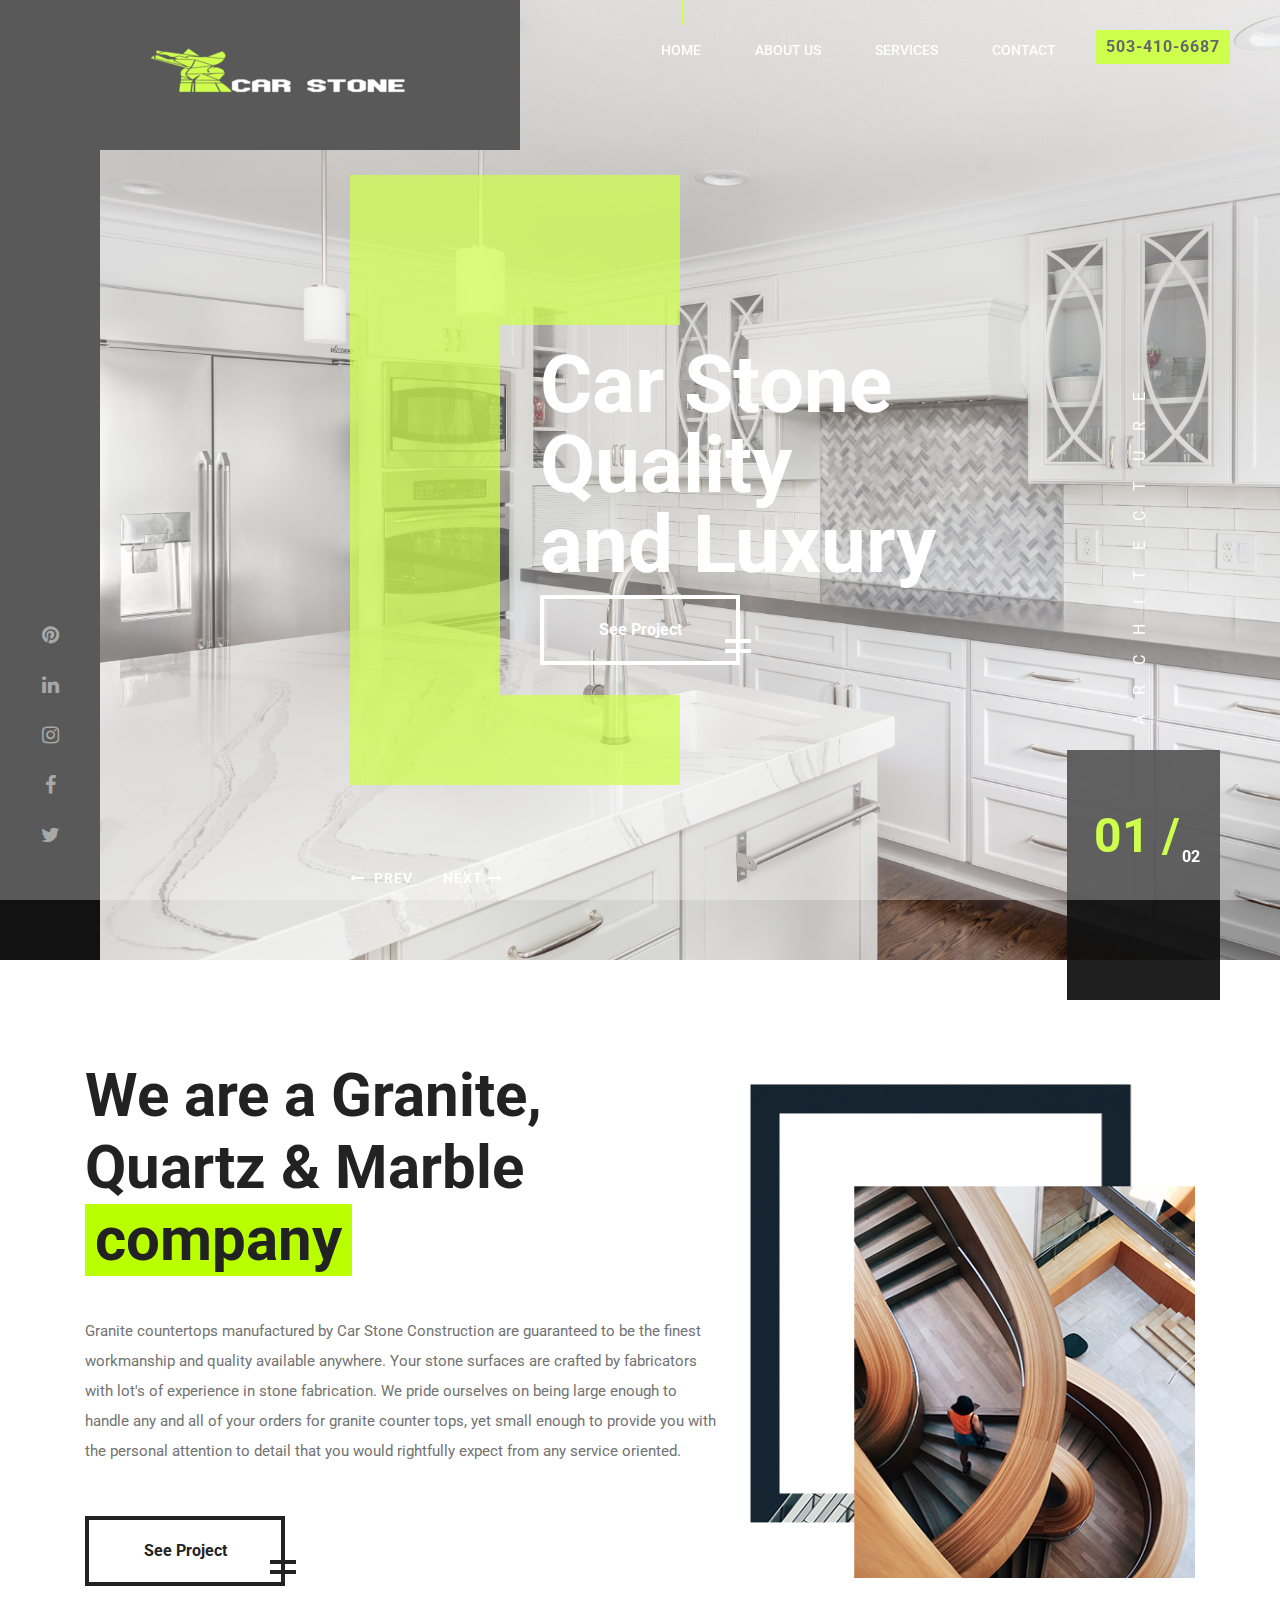
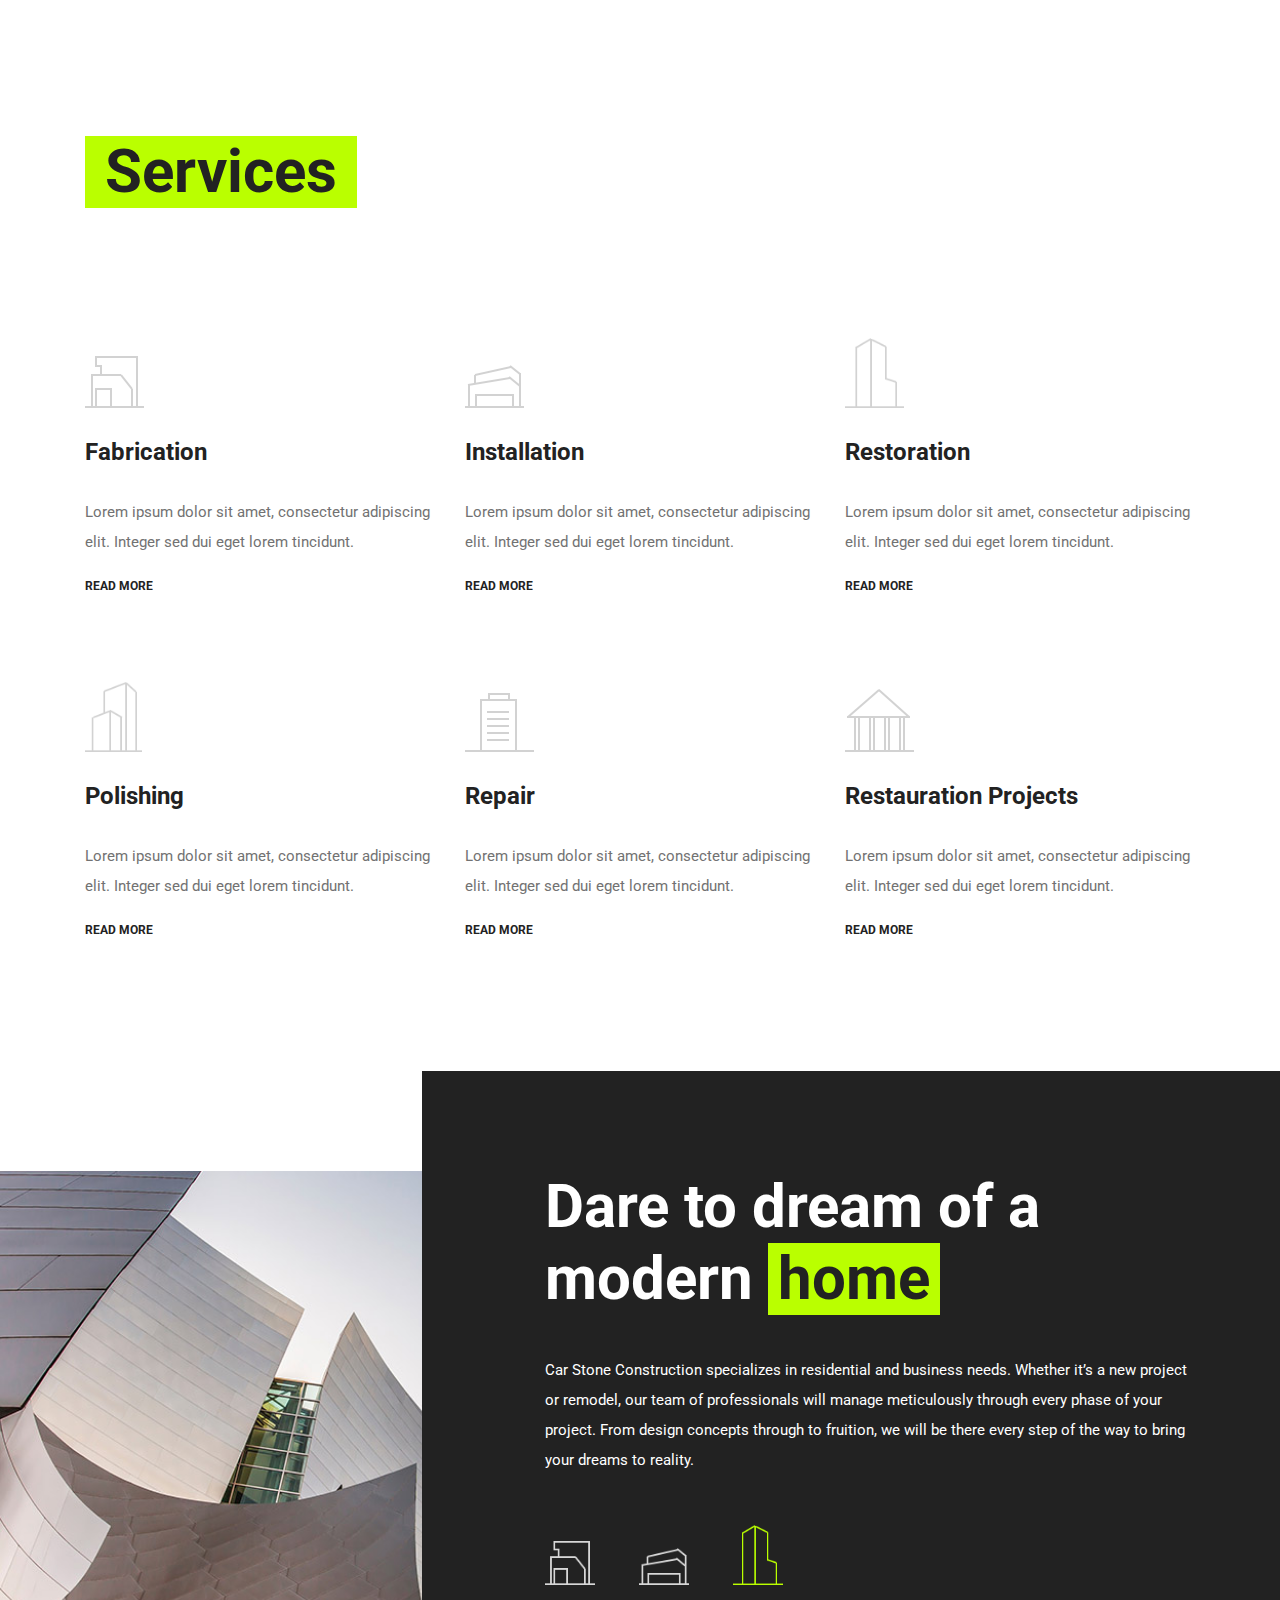
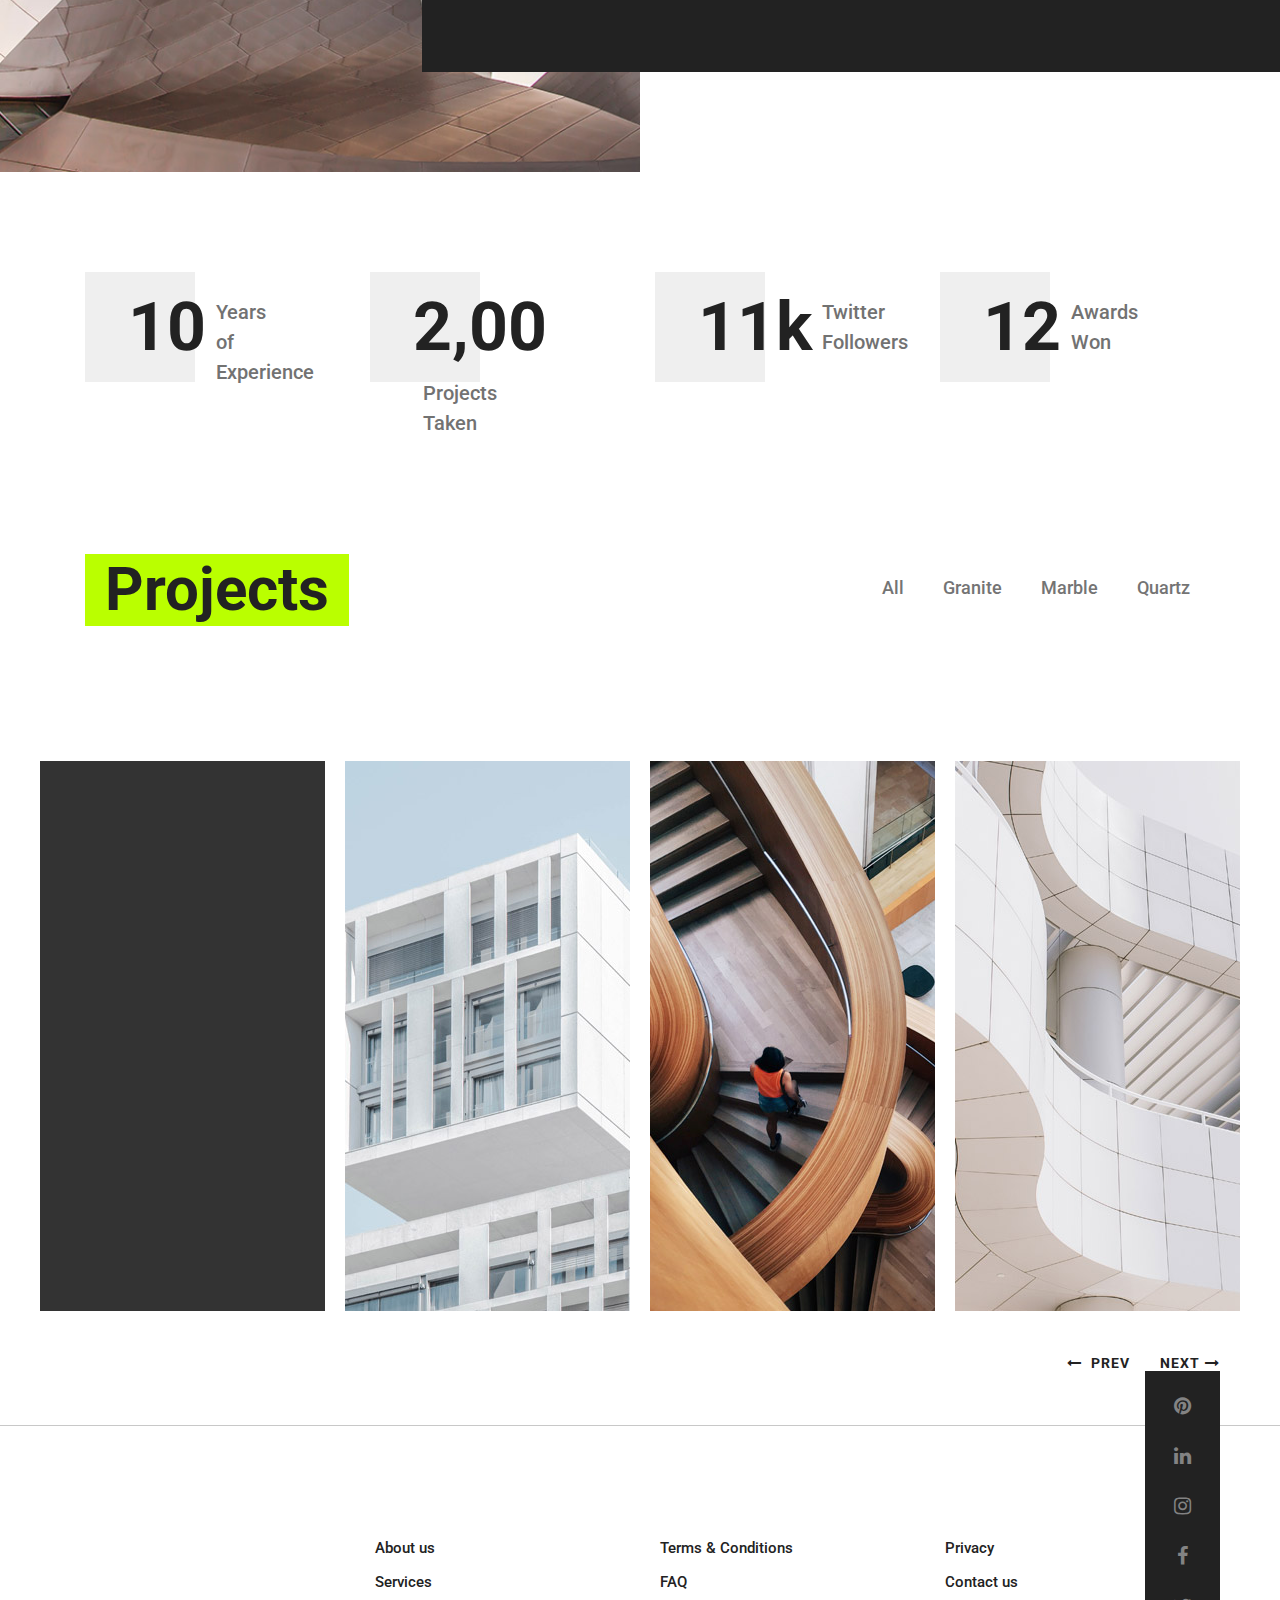
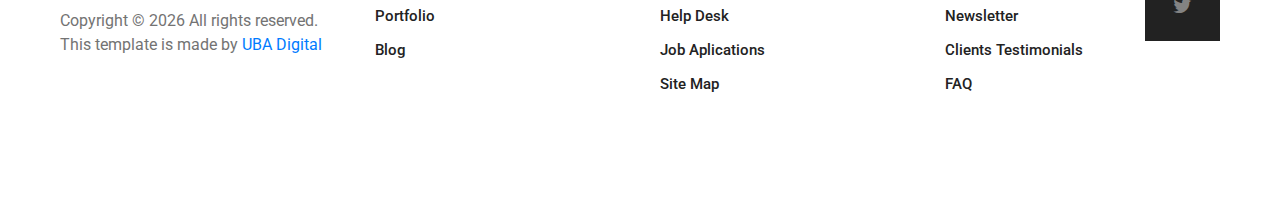
==== index.html @ 7b27cf68 "Init file" ====
<!DOCTYPE html>
<html lang="en">
<head>
	<title>Car Stone Construction</title>
	<meta charset="UTF-8">
	<meta name="description" content="Arcade - Architecture Template">
	<meta name="keywords" content="arcade, architecture, onepage, creative, html">
	<meta name="viewport" content="width=device-width, initial-scale=1.0">
	<!-- Favicon -->
	<link href="img/favicon.ico" rel="shortcut icon"/>

	<!-- Google Fonts -->
	<link href="https://fonts.googleapis.com/css?family=Roboto:300,400,500,700" rel="stylesheet">

	<!-- Stylesheets -->
	<link rel="stylesheet" href="css/bootstrap.min.css"/>
	<link rel="stylesheet" href="css/font-awesome.min.css"/>
	<link rel="stylesheet" href="css/animate.css"/>
	<link rel="stylesheet" href="css/owl.carousel.css"/>
	<link rel="stylesheet" href="css/style.css"/>


	<!--[if lt IE 9]>
	  <script src="https://oss.maxcdn.com/html5shiv/3.7.2/html5shiv.min.js"></script>
	  <script src="https://oss.maxcdn.com/respond/1.4.2/respond.min.js"></script>
	<![endif]-->

</head>
<body>
	<!-- Page Preloder -->
	<div id="preloder">
		<div class="loader"></div>
	</div>

	<!-- Header section start -->
	<header class="header-area">
		<a href="index.html" class="logo-area">
			<img src="img/logo.png" alt="Car Stone LLC">
		</a>
		<div class="nav-switch">
			<i class="fa fa-bars"></i>
		</div>
		<div class="phone-number">503-410-6687</div>
		<nav class="nav-menu">
			<ul>
				<li class="active"><a href="index.html">Home</a></li>
				<li><a href="about.html">About us</a></li>
				<li><a href="service.html">Services</a></li>
				<li><a href="contact.html">Contact</a></li>
			</ul>
		</nav>
	</header>
	<!-- Header section end -->


	<!-- Hero section start -->
	<section class="hero-section">
		<!-- left social link ber -->
		<div class="left-bar">
			<div class="left-bar-content">
				<div class="social-links">
					<a href="#"><i class="fa fa-pinterest"></i></a>
					<a href="#"><i class="fa fa-linkedin"></i></a>
					<a href="#"><i class="fa fa-instagram"></i></a>
					<a href="#"><i class="fa fa-facebook"></i></a>
					<a href="#"><i class="fa fa-twitter"></i></a>
				</div>
			</div>
		</div>
		<!-- hero slider area -->
		<div class="hero-slider">
			<div class="hero-slide-item set-bg" data-setbg="img/bg.jpg">
				<div class="slide-inner">
					<div class="slide-content">
					<h2>Car Stone <br>Quality <br> and Luxury</h2>
					<a href="#" class="site-btn sb-light">See Project</a>
					</div>
				</div>
			</div>	
			<div class="hero-slide-item set-bg" data-setbg="img/bg1.jpg">
				<div class="slide-inner">
					<div class="slide-content">
					<h2>Minimalistic <br>Architecture <br> and more</h2>
					<a href="#" class="site-btn sb-light">See Project</a>
					</div>
				</div>
			</div>	
		</div>
		<div class="slide-num-holder" id="snh-1"></div>
		<div class="hero-right-text">architecture</div>
	</section>
	<!-- Hero section end -->


	<!-- Intro section start -->
	<section class="intro-section pt100 pb50">
		<div class="container">
			<div class="row">
				<div class="col-lg-7 intro-text mb-5 mb-lg-0">
					<h2 class="sp-title">We are a Granite, Quartz & Marble<span>company</span></h2>
					<p>Granite countertops manufactured by Car Stone Construction are guaranteed to be the finest workmanship and quality available anywhere. Your stone surfaces are crafted by fabricators with lot's of experience in stone fabrication. We pride ourselves on being large enough to handle any and all of your orders for granite counter tops, yet small enough to provide you with the personal attention to detail that you would rightfully expect from any service oriented. </p>
					<a href="#" class="site-btn sb-dark">See Project</a>
				</div>
				<div class="col-lg-5 pt-4">
					<img src="img/intro.png" alt="">
				</div>
			</div>
		</div>
	</section>
	<!-- Intro section end -->


	<!-- Service section start -->
	<section class="service-section spad">
		<div class="container">
			<div class="section-title">
				<h2>Services</h2>
			</div>
			<div class="row">
				<div class="col-lg-4 col-md-6">
					<div class="service-box">
						<div class="sb-icon">
							<div class="sb-img-icon">
								<img src="img/icon/dark/1.png" alt="">
							</div>
						</div>
						<h3>Fabrication</h3>
						<p>Lorem ipsum dolor sit amet, consectetur adipiscing elit. Integer sed dui eget lorem tincidunt.</p>
						<a href="#" class="readmore">READ MORE</a>
					</div>
				</div>
				<div class="col-lg-4 col-md-6">
					<div class="service-box">
						<div class="sb-icon">
							<div class="sb-img-icon">
								<img src="img/icon/dark/2.png" alt="">
							</div>
						</div>
						<h3>Installation</h3>
						<p>Lorem ipsum dolor sit amet, consectetur adipiscing elit. Integer sed dui eget lorem tincidunt.</p>
						<a href="#" class="readmore">READ MORE</a>
					</div>
				</div>
				<div class="col-lg-4 col-md-6">
					<div class="service-box">
						<div class="sb-icon">
							<div class="sb-img-icon">
								<img src="img/icon/dark/3.png" alt="">
							</div>
						</div>
						<h3>Restoration</h3>
						<p>Lorem ipsum dolor sit amet, consectetur adipiscing elit. Integer sed dui eget lorem tincidunt.</p>
						<a href="#" class="readmore">READ MORE</a>
					</div>
				</div>
				<div class="col-lg-4 col-md-6">
					<div class="service-box">
						<div class="sb-icon">
							<div class="sb-img-icon">
								<img src="img/icon/dark/4.png" alt="">
							</div>
						</div>
						<h3>Polishing</h3>
						<p>Lorem ipsum dolor sit amet, consectetur adipiscing elit. Integer sed dui eget lorem tincidunt.</p>
						<a href="#" class="readmore">READ MORE</a>
					</div>
				</div>
				<div class="col-lg-4 col-md-6">
					<div class="service-box">
						<div class="sb-icon">
							<div class="sb-img-icon">
								<img src="img/icon/dark/5.png" alt="">
							</div>
						</div>
						<h3>Repair</h3>
						<p>Lorem ipsum dolor sit amet, consectetur adipiscing elit. Integer sed dui eget lorem tincidunt.</p>
						<a href="#" class="readmore">READ MORE</a>
					</div>
				</div>
				<div class="col-lg-4 col-md-6">
					<div class="service-box">
						<div class="sb-icon">
							<div class="sb-img-icon">
								<img src="img/icon/dark/6.png" alt="">
							</div>
						</div>
						<h3>Restauration Projects</h3>
						<p>Lorem ipsum dolor sit amet, consectetur adipiscing elit. Integer sed dui eget lorem tincidunt.</p>
						<a href="#" class="readmore">READ MORE</a>
					</div>
				</div>
			</div>
		</div>
	</section>
	<!-- Service section end -->



	<!-- CTA section start -->
	<section class="cta-section pt100 pb50">
		<div class="cta-image-box"></div>
		<div class="container">
			<div class="row">
				<div class="col-lg-7 pl-lg-0 offset-lg-5 cta-content">
					<h2 class="sp-title">Dare to dream of a modern <span>home</span></h2>
					<p>Car Stone Construction specializes in residential and business needs. Whether it’s a new project or remodel, our team of professionals will manage meticulously through every phase of your project. From design concepts through to fruition, we will be there every step of the way to bring your dreams to reality. </p>
					<div class="cta-icons">
						<div class="cta-img-icon">
							<img src="img/icon/light/1.png" alt="">
						</div>
						<div class="cta-img-icon">
							<img src="img/icon/light/2.png" alt="">
						</div>
						<div class="cta-img-icon">
							<img src="img/icon/color/3.png" alt="">
						</div>
					</div>
				</div>
			</div>
		</div>
	</section>
	<!-- CTA section end -->


	<!-- Milestones section Start -->
	<section class="milestones-section spad">
		<div class="container">
			<div class="row">
				<div class="col-lg-3 col-md-6">
					<div class="milestone">
						<h2>10</h2>
						<p>Years <br>of <br>Experience</p>
					</div>
				</div>
				<div class="col-lg-3 col-md-6">
					<div class="milestone">
						<h2>2,00</h2>
						<p>Projects <br>Taken</p>
					</div>
				</div>
				<div class="col-lg-3 col-md-6">
					<div class="milestone">
						<h2>11k</h2>
						<p>Twitter <br>Followers</p>
					</div>
				</div>
				<div class="col-lg-3 col-md-6">
					<div class="milestone">
						<h2>12</h2>
						<p>Awards <br>Won</p>
					</div>
				</div>
			</div>
		</div>
	</section>
	<!-- Milestones section end -->


	<!-- Projects section start -->
	<div class="projects-section pb50">
		<div class="container">
			<div class="row">
				<div class="col-lg-3">
					<div class="section-title">
						<h1>Projects</h1>
					</div>
				</div>
				<div class="col-lg-9">
					<ul class="projects-filter-nav">
						<li class="btn-filter" data-filter="*">All</li>
						<li class="btn-filter" data-filter=".rest">Granite</li>
						<li class="btn-filter" data-filter=".build">Marble</li>
						<li class="btn-filter" data-filter=".apart">Quartz</li>
					</ul>
				</div>
			</div>
		</div>                      
		<div id="projects-carousel" class="projects-slider">
			<div class="single-project set-bg rest" data-setbg="img/projects/1.jpg">
				<div class="project-content">
					<h2>Biggest <br> Restaurations</h2>
					<p>Jan 19, 2018</p>
					<a href="#" class="seemore">See Project </a>
				</div>
			</div>
			<div class="single-project set-bg build" data-setbg="img/projects/2.jpg">
				<div class="project-content">
					<h2>Office <br> Building</h2>
					<p>Jan 19, 2018</p>
					<a href="#" class="seemore">See Project </a>
				</div>
			</div>
			<div class="single-project set-bg apart" data-setbg="img/projects/3.jpg">
				<div class="project-content">
					<h2>Nice <br> Apartments</h2>
					<p>Jan 19, 2018</p>
					<a href="#" class="seemore">See Project </a>
				</div>
			</div>
			<div class="single-project set-bg rest" data-setbg="img/projects/4.jpg">
				<div class="project-content">
					<h2>Biggest <br> Restaurations</h2>
					<p>Jan 19, 2018</p>
					<a href="#" class="seemore">See Project </a>
				</div>
			</div>
			<div class="single-project set-bg apart" data-setbg="img/projects/2.jpg">
				<div class="project-content">
					<h2>Office <br> Building</h2>
					<p>Jan 19, 2018</p>
					<a href="#" class="seemore">See Project </a>
				</div>
			</div>
		</div>
	</div>
	<!-- Projects section end -->


	<!-- Clients section start -->
	<!-- <div class="client-section spad">
		<div class="container">
			<div id="client-carousel" class="client-slider">
				<div class="single-brand">
					<a href="#">
						<img src="img/clients/1.png" alt="">
					</a>
				</div>
				<div class="single-brand">
					<a href="#">
						<img src="img/clients/2.png" alt="">
					</a>
				</div>
				<div class="single-brand">
					<a href="#">
						<img src="img/clients/3.png" alt="">
					</a>
				</div>
				<div class="single-brand">
					<a href="#">
						<img src="img/clients/4.png" alt="">
					</a>
				</div>
				<div class="single-brand">
					<a href="#">
						<img src="img/clients/5.png" alt="">
					</a>
				</div>
			</div>
		</div>
	</div> -->
	<!-- Clients section end -->


	<!-- Footer section start -->
	<footer class="footer-section">
		<div class="footer-social">
			<div class="social-links">
				<a href="#"><i class="fa fa-pinterest"></i></a>
				<a href="#"><i class="fa fa-linkedin"></i></a>
				<a href="#"><i class="fa fa-instagram"></i></a>
				<a href="#"><i class="fa fa-facebook"></i></a>
				<a href="#"><i class="fa fa-twitter"></i></a>
			</div>
		</div>
		<div class="container">
			<div class="row">
				<div class="col-lg-9 offset-lg-3">
					<div class="row">
						<div class="col-md-4">
							<div class="footer-item">
								<ul>
									<li><a href="#">About us</a></li>
									<li><a href="#">Services</a></li>
									<li><a href="#">Portfolio</a></li>
									<li><a href="#">Blog</a></li>
								</ul>
							</div>
						</div>
						<div class="col-md-4">
							<div class="footer-item">
								<ul>
									<li><a href="#">Terms & Conditions</a></li>
									<li><a href="#">FAQ</a></li>
									<li><a href="#">Help Desk</a></li>
									<li><a href="#">Job Aplications</a></li>
									<li><a href="#">Site Map</a></li>
								</ul>
							</div>
						</div>
						<div class="col-md-4">
							<div class="footer-item">
								<ul>
									<li><a href="#">Privacy</a></li>
									<li><a href="#">Contact us</a></li>
									<li><a href="#">Newsletter</a></li>
									<li><a href="#">Clients Testimonials</a></li>
									<li><a href="#">FAQ</a></li>
								</ul>
							</div>
						</div>
					</div>
				</div>
			</div>
		</div>


     <div class="copyright">Copyright &copy; <script>document.write(new Date().getFullYear());</script> All rights reserved.  <br>This template is made by <a href="https://uba.com" target="_blank">UBA Digital</a></div>


	</footer>
	<!-- Footer section end -->




	<!--====== Javascripts & Jquery ======-->
	<script src="js/jquery-2.1.4.min.js"></script>
	<script src="js/bootstrap.min.js"></script>
	<script src="js/isotope.pkgd.min.js"></script>
	<script src="js/owl.carousel.min.js"></script>
	<script src="js/jquery.owl-filter.js"></script>
	<script src="js/magnific-popup.min.js"></script>
	<script src="js/circle-progress.min.js"></script>
	<script src="js/main.js"></script>
</body>
</html>
---- css/style.css ----
/* =================================
------------------------------------
  Arcade - Architecture
  Version: 1.0
 ------------------------------------ 
 ====================================*/





/*----------------------------------------*/
/* Template default CSS
/*----------------------------------------*/
html,
body {
	height: 100%;
	font-family: 'Roboto', sans-serif;
}

h1,
h2,
h3,
h4,
h5,
h6 {
	color: #222222;
	margin: 0;
	margin-bottom: 10px;
	font-weight: 700;
}

h1 {
	font-size: 60px;
	margin-bottom: 40px;
}

h1 span {
	background: #baff00;
	padding: 0 10px;
	color: #222222;
	display: inline-block;
}

h2 {
	font-size: 36px;
}

h3 {
	font-size: 24px;
	margin-bottom: 30px;
}

h4 {
	font-size: 15px;
}

p {
	font-size: 15px;
	color: #727272;
	line-height: 2;
}

img {
	max-width: 100%;
}

input:focus,
select:focus,
button:focus,
textarea:focus {
	outline: none;
}

a:hover,
a:focus {
	text-decoration: none;
	outline: none;
}

ul,
ol {
	padding: 0;
	margin: 0;
}

/*------------------------
  Helper css
--------------------------*/
.sp-title {
	font-size: 60px;
	margin-bottom: 40px;
}

.sp-title span {
	background: #baff00;
	padding: 0 10px;
	color: #222222;
	display: inline-block;
}

.pt100 {
	padding-top: 100px;
}

.pb100 {
	padding-bottom: 100px;
}

.pt50 {
	padding-top: 50px;
}

.pb50 {
	padding-bottom: 50px;
}

.mb100 {
	margin-bottom: 100px;
}

.spad {
	padding: 100px 0;
}

.section-title {
	margin-bottom: 75px;
}

.section-title h1,
.section-title h2 {
	display: inline-block;
	background: #baff00;
	padding: 0 20px;
	margin-bottom: 0;
	font-size: 60px;
}

.set-bg {
	background-size: cover;
	background-repeat: no-repeat;
}

/*------------------------
  Common element css
--------------------------*/
/*=== Preloder ===*/
#preloder {
	position: fixed;
	width: 100%;
	height: 100%;
	top: 0;
	left: 0;
	z-index: 999999;
	background: #fff;
}

.loader {
	width: 30px;
	height: 30px;
	border: 3px solid #000;
	position: absolute;
	top: 50%;
	left: 50%;
	margin-top: -13px;
	margin-left: -13px;
	border-radius: 60px;
	border-left-color: transparent;
	animation: loader 0.8s linear infinite;
	-webkit-animation: loader 0.8s linear infinite;
	}

@keyframes loader {
	0% {
		transform: rotate(0deg);
	}
	50% {
		transform: rotate(180deg);
	}
	100% {
		transform: rotate(360deg);
	}
}

@-webkit-keyframes loader {
	0% {
		-webkit-transform: rotate(0deg);
	}
	50% {
		-webkit-transform: rotate(180deg);
	}
	100% {
		-webkit-transform: rotate(360deg);
	}
}
.site-btn {
	display: inline-block;
	font-weight: 700;
	border: 4px solid;
	min-width: 200px;
	text-align: center;
	padding: 19px 0;
	position: relative;
	background-color: transparent;
	margin-right: 15px;
	z-index: 1;
}

.site-btn:after,
.site-btn:before {
	position: absolute;
	content: "";
	width: 26px;
	height: 4px;
	right: -15px;
}

.site-btn:after {
	bottom: 8px;
}

.site-btn:before {
	bottom: 18px;
}

.site-btn.sb-light {
	color: #fff;
}

.site-btn.sb-light:after,
.site-btn.sb-light:before {
	background: #fff;
}

.site-btn.sb-dark {
	color: #222222;
}

.site-btn.sb-dark:after,
.site-btn.sb-dark:before {
	background: #222222;
}

.site-btn.sb-solid-color {
	background: #baff00;
	border-color: #baff00;
}

.site-btn.sb-solid-color:after,
.site-btn.sb-solid-color:before {
	background: #222222;
}

.site-btn.sb-solid-dark {
	background: #222;
	border-color: #222;
	color: #baff00;
}

.site-btn.sb-solid-dark:after,
.site-btn.sb-solid-dark:before {
	background: #baff00;
}

.element {
	margin-bottom: 100px;
}

/*===  Accordion ===*/
.accordion-area .panel {
	margin-bottom: 15px;
}

.accordion-area .panel-header {
	background: #f0f0f0;
	display: block;
	padding: 12px 50px;
	font-size: 14px;
	font-weight: 700;
	position: relative;
	-webkit-transition: all 0.4s ease-out 0s;
	-o-transition: all 0.4s ease-out 0s;
	transition: all 0.4s ease-out 0s;
}

.accordion-area .panel-header.active {
	background: #baff00;
}

.accordion-area .panel-header.active .panel-link:after {
	content: "-";
}

.accordion-area .panel-header.active .panel-link.collapsed:after {
	content: "+";
}

.accordion-area .panel-link {
	position: absolute;
	right: 0;
	top: 0;
	height: 100%;
	width: 50px;
	background: #baff00;
	border: none;
	cursor: pointer;
}

.accordion-area .panel-body p {
	font-size: 14px;
	margin-bottom: 0;
	padding-top: 25px;
}

.accordion-area .panel-body {
	padding: 0 5px;
}

.accordion-area .panel-link:after {
	content: "+";
	position: absolute;
	left: 50%;
	font-size: 16px;
	font-weight: 700;
	top: 50%;
	line-height: 16px;
	margin-top: -8px;
	margin-left: -4px;
}

/*===  Tab  ===*/
.tab-element .nav-tabs {
	border-bottom: none;
	margin-bottom: 35px;
}

.tab-element .nav-tabs .nav-link {
	border: none;
	background: #f0f0f0;
	border-radius: 0;
	margin-right: 5px;
	font-size: 14px;
	font-weight: 500;
	color: #222;
	padding: 15px 30px;
}

.tab-element .nav-tabs .nav-link.active {
	background: #baff00;
}

.tab-element .nav-tabs .nav-link.active,
.tab-element .nav-tabs .nav-link:hover {
	border: none;
}

.tab-element .tab-pane h4 {
	font-size: 18px;
	margin: 25px 0 20px;
}

.tab-element .tab-pane p {
	font-size: 14px;
}

/*===  Loader ===*/
.circle-progress {
	text-align: center;
	padding-top: 30px;
	display: inline-block;
}

.circle-progress .prog-circle {
	position: relative;
	margin-bottom: -155px;
}

.circle-progress .prog-circle:after {
	position: absolute;
	content: "";
	width: 177px;
	height: 177px;
	left: 9px;
	top: 9px;
	border-radius: 50%;
	border: 2px solid #fff;
	z-index: 1;
}

.circle-progress canvas {
	-webkit-transform: rotate(90deg);
	-ms-transform: rotate(90deg);
	transform: rotate(90deg);
}

.circle-progress .progress-info {
	width: 100%;
	border-radius: 150px;
	margin: 0 auto;
	padding-top: 22px;
}

.circle-progress .progress-info h2 {
	font-size: 48px;
}

.circle-progress .prog-title {
	text-align: center;
	margin-top: 100px;
}

.circle-progress .prog-title h3 {
	font-size: 18px;
	color: #727272;
}

.img-popup-warp .mfp-content {
	opacity: 0;
	-webkit-transform: scale(0.8);
	    -ms-transform: scale(0.8);
	        transform: scale(0.8);
	-webkit-transition: all 0.4s;
	-o-transition: all 0.4s;
	transition: all 0.4s;
}

.img-popup-warp.mfp-ready .mfp-content {
	opacity: 1;
	-webkit-transform: scale(1);
	    -ms-transform: scale(1);
	        transform: scale(1);
}

/*----------------------------------------*/
/*  Header CSS
/*----------------------------------------*/
.header-area {
	position: absolute;
	width: 100%;
	top: 0;
	z-index: 50;
}

.logo-area {
	float: left;
	display: inline-block;
	background: #121212;
	padding: 20px 60px 30px;
}

.phone-number {
	float: right;
	display: inline-block;
	padding: 5px 10px;
	background: #baff00;
	font-weight: 700;
	letter-spacing: 1px;
	margin-top: 30px;
	margin-right: 50px;
}

.nav-switch {
	display: none;
}

.nav-menu {
	display: inline-block;
	float: right;
}

.nav-menu ul {
	list-style: none;
}

.nav-menu ul li {
	display: inline;
}

.nav-menu ul li a {
	display: inline-block;
	padding: 40px 10px 5px;
	text-transform: uppercase;
	margin-right: 30px;
	font-size: 14px;
	color: #fff;
	font-weight: 500;
	position: relative;
}

.nav-menu ul li a:after {
	position: absolute;
	content: "";
	width: 2px;
	height: 0;
	left: 50%;
	margin-left: 1px;
	top: 0;
	background: #baff00;
	-webkit-transition: all 0.4s;
	-o-transition: all 0.4s;
	transition: all 0.4s;
}

.nav-menu ul li a:hover:after {
	height: 25px;
}

.nav-menu ul li.active>a:after {
	height: 25px;
}

/*---------------------------------------*/
/*  Hero Section CSS
/*----------------------------------------*/
.hero-section {
	height: 960px;
	background: #ededed;
	position: relative;
}

.left-bar {
	position: absolute;
	width: 100px;
	height: 100%;
	background: #121212;
	z-index: 20;
}

.left-bar .left-bar-content {
	position: absolute;
	width: 100%;
	bottom: 0;
	text-align: center;
	margin-bottom: 90px;
}

.social-links a {
	display: block;
	color: #838383;
	margin-bottom: 20px;
	font-size: 20px;
	-webkit-transition: all 0.4s;
	-o-transition: all 0.4s;
	transition: all 0.4s;
}

.social-links a:hover {
	color: #baff00;
}

.hero-right-text {
	position: absolute;
	right: 140px;
	-webkit-transform: rotate(-90deg);
	    -ms-transform: rotate(-90deg);
	        transform: rotate(-90deg);
	-webkit-transform-origin: right center;
	    -ms-transform-origin: right center;
	        transform-origin: right center;
	bottom: 60%;
	z-index: 30;
	color: #fff;
	text-transform: uppercase;
	letter-spacing: 20px;
}

.hero-slider .hero-slide-item {
	width: 100%;
	height: 960px;
	display: table;
}

.hero-slider .hero-slide-item .slide-inner {
	display: table-cell;
	vertical-align: middle;
	position: relative;
}

.hero-slider .owl-nav {
	position: absolute;
	display: inline-block;
	left: 350px;
	bottom: 70px;
}

.hero-slider .owl-nav .owl-prev,
.hero-slider .owl-nav .owl-next {
	display: inline-block;
	margin-right: 30px;
	font-size: 14px;
	font-weight: 700;
	color: #fff;
	letter-spacing: 1px;
	-webkit-transition: all 0.4s;
	-o-transition: all 0.4s;
	transition: all 0.4s;
}

.hero-slider .owl-nav .owl-prev:hover,
.hero-slider .owl-nav .owl-next:hover {
	color: #baff00;
}

.hero-slider .owl-nav .owl-prev i {
	margin-right: 5px;
}

.hero-slider .owl-nav .owl-next {
	margin-right: 0px;
}

.hero-slider .owl-nav .owl-next i {
	margin-left: 5px;
}

.slide-num-holder {
	width: 153px;
	height: 250px;
	position: absolute;
	right: 60px;
	background: rgba(18, 18, 18, 0.95);
	bottom: -40px;
	z-index: 111;
	text-align: right;
	padding-right: 20px;
	padding-top: 60px;
	color: #fff;
	font-weight: 700;
}

.slide-num-holder span {
	font-size: 48px;
	color: #baff00;
	position: relative;
	top: -10px;
	right: -10px;
}

.slide-content {
	margin-left: 350px;
	margin-bottom: 50px;
	padding-left: 190px;
	padding-top: 170px;
	padding-bottom: 70px;
	position: relative;
	opacity: 0;
	-webkit-transition: all 0.6s;
	-o-transition: all 0.6s;
	transition: all 0.6s;
}

.slide-content:after {
	position: absolute;
	content: "";
	height: calc(100% + 50px);
	width: 330px;
	border-top: 150px solid #baff00;
	border-left: 150px solid #baff00;
	border-bottom: 90px solid #baff00;
	top: 0;
	left: 0;
	opacity: 0.73;
}

.slide-content h2 {
	color: #fff;
	font-size: 80px;
	line-height: 80px;
}

.owl-item.active .slide-content {
	opacity: 1;
}

/*----------------------------------------*/
/*  Intro Section CSS
/*----------------------------------------*/
.intro-text p {
	margin-bottom: 50px;
}

/*----------------------------------------*/
/*  Service Section CSS
/*----------------------------------------*/
.service-box {
	margin-bottom: 30px;
}

.service-box .sb-icon {
	margin-bottom: 30px;
	width: 100px;
	height: 125px;
	text-align: center;
	position: relative;
	overflow: hidden;
	background-color: transparent;
	-webkit-transition: all 0.4s;
	-o-transition: all 0.4s;
	transition: all 0.4s;
}

.service-box .sb-icon .sb-img-icon {
	position: absolute;
	left: 0;
	bottom: 0;
	-webkit-transition: all 0.3s;
	-o-transition: all 0.3s;
	transition: all 0.3s;
}

.service-box .sb-icon .sb-img-icon img {
	opacity: 0.2;
	max-height: 70px;
	-webkit-transition: all 0.3s;
	-o-transition: all 0.3s;
	transition: all 0.3s;
}

.service-box .sb-icon::after {
	content: "";
	position: absolute;
	width: 100%;
	height: 100%;
	background: #fff;
	left: 25px;
	top: -80px;
	-webkit-transform: rotate(-65deg);
	    -ms-transform: rotate(-65deg);
	        transform: rotate(-65deg);
}

.service-box .readmore {
	font-size: 12px;
	font-weight: 700;
	color: #222222;
	display: inline-block;
	padding: 2px 0;
	background-color: transparent;
	-webkit-transition: all 0.4s;
	-o-transition: all 0.4s;
	transition: all 0.4s;
}

.service-box:hover .sb-icon {
	background-color: #baff00;
}

.service-box:hover .sb-icon .sb-img-icon {
	left: 15px;
	margin-bottom: 5px;
}

.service-box:hover .sb-icon .sb-img-icon img {
	opacity: 1;
}

.service-box:hover .readmore {
	background-color: #baff00;
	padding: 2px 10px;
}

/*----------------------------------------*/
/*  CTA Section CSS
/*----------------------------------------*/
.cta-section {
	position: relative;
	margin-bottom: 100px;
}

.cta-section:after {
	content: "";
	position: absolute;
	width: 67%;
	height: 100%;
	right: 0;
	top: 0;
	background: #222222;
	z-index: 2;
}

.cta-section .cta-image-box {
	position: absolute;
	width: 50%;
	height: 100%;
	left: 0;
	background-image: url("../img/cta-img.jpg");
	background-repeat: no-repeat;
	background-size: cover;
}

.cta-section .container {
	position: relative;
	z-index: 9;
}

.cta-section .cta-content h2 {
	color: #fff;
}

.cta-section .cta-content p {
	color: #fff;
	margin-bottom: 30px;
}

.cta-section .cta-content .cta-img-icon {
	display: inline-block;
	height: 80px;
	position: relative;
	width: 50px;
	margin-right: 40px;
	margin-bottom: 30px;
}

.cta-section .cta-content .cta-img-icon:last-child {
	margin-right: 0;
}

.cta-section .cta-content .cta-img-icon img {
	position: absolute;
	left: 0;
	bottom: 0;
	max-height: 100%;
}

/*----------------------------------------*/
/*  Milestones Section CSS
/*----------------------------------------*/
.milestone {
	min-height: 110px;
	padding-left: 43px;
	padding-top: 15px;
	position: relative;
}

.milestone h2 {
	margin-bottom: 0;
	font-size: 68px;
	display: inline-block;
	float: left;
	position: relative;
	z-index: 1;
}

.milestone p {
	float: left;
	font-size: 20px;
	margin-top: 10px;
	margin-left: 10px;
	line-height: 1.5;
	position: relative;
	z-index: 1;
	font-weight: 500;
}

.milestone:after {
	position: absolute;
	content: "";
	width: 110px;
	height: 110px;
	left: 0;
	top: 0;
	background: #efefef;
	-webkit-transition: all 0.3s;
	-o-transition: all 0.3s;
	transition: all 0.3s;
}

.milestone:hover:after {
	background: #baff00;
}

/*----------------------------------------*/
/*  Projects Section CSS
/*----------------------------------------*/
.projects-filter-nav {
	list-style: none;
	text-align: right;
	margin-top: 20px;
}

.projects-filter-nav li {
	display: inline-block;
	margin-left: 25px;
	color: #747474;
	font-size: 18px;
	font-weight: 500;
	padding: 0 5px;
	cursor: pointer;
	-webkit-transition: .4s;
	-o-transition: .4s;
	transition: .4s;
}

.projects-filter-nav li.btn-active {
	background: #baff00;
	color: #222222;
}

.projects-slider {
	padding: 0 40px;
	margin-top: 60px;
}

.projects-slider .single-project {
	height: 550px;
	width: 100%;
	background: #333;
	-o-transition: .8s;
	transition: .8s;
	-webkit-transition: .8s;
	-ms-transform: translateX(0);
	    transform: translateX(0);
	-webkit-transform: translateX(0);
	opacity: 1;
}

.projects-slider .single-project .project-content {
	padding: 50px;
	height: 100%;
	background: rgba(13, 13, 13, 0.5);
	-webkit-transition: all 0.4s ease 0s;
	-o-transition: all 0.4s ease 0s;
	transition: all 0.4s ease 0s;
	opacity: 0;
}

.projects-slider .single-project .project-content h2 {
	color: #fff;
	font-weight: 500;
	position: relative;
	top: 20px;
	-webkit-transition: all 0.6s ease 0s;
	-o-transition: all 0.6s ease 0s;
	transition: all 0.6s ease 0s;
}

.projects-slider .single-project .project-content p {
	color: #baff00;
	font-weight: 500;
	position: relative;
	top: 40px;
	-webkit-transition: all 0.4s ease 0s;
	-o-transition: all 0.4s ease 0s;
	transition: all 0.4s ease 0s;
}

.projects-slider .single-project .seemore {
	position: absolute;
	right: 50px;
	bottom: 30px;
	background: #baff00;
	font-size: 14px;
	font-weight: 700;
	color: #222;
	display: inline-block;
	padding: 2px 8px;
	-webkit-transition: all 0.4s ease 0s;
	-o-transition: all 0.4s ease 0s;
	transition: all 0.4s ease 0s;
}

.projects-slider .single-project:hover .project-content {
	opacity: 1;
}

.projects-slider .single-project:hover .project-content h2,
.projects-slider .single-project:hover .project-content p {
	top: 0;
}

.projects-slider .single-project:hover .seemore {
	bottom: 50px;
}

.projects-slider .single-project.__loading {
	opacity: 0;
	-ms-transform: translateX(40px);
	    transform: translateX(40px);
	-webkit-transform: translateX(40px);
}

.projects-slider .owl-nav {
	text-align: right;
	max-width: 1170px;
	margin: 40px auto 0;
}

.projects-slider .owl-nav .owl-prev,
.projects-slider .owl-nav .owl-next {
	display: inline-block;
	margin-right: 20px;
	font-size: 14px;
	font-weight: 700;
	color: #222222;
	letter-spacing: 1px;
	-webkit-transition: all 0.4s;
	-o-transition: all 0.4s;
	transition: all 0.4s;
	padding: 0 5px;
}

.projects-slider .owl-nav .owl-prev:hover,
.projects-slider .owl-nav .owl-next:hover {
	background: #baff00;
}

.projects-slider .owl-nav .owl-prev i {
	margin-right: 5px;
}

.projects-slider .owl-nav .owl-next {
	margin-right: 0px;
}

.projects-slider .owl-nav .owl-next i {
	margin-left: 5px;
}

/*----------------------------------------*/
/*  Client Section CSS
/*----------------------------------------*/
.client-slider .single-brand {
	display: table;
	height: 80px;
	width: 100%;
}

.client-slider .single-brand a {
	display: table-cell;
	vertical-align: middle;
	text-align: center;
}

.client-slider .single-brand a img {
	width: auto;
	margin: 0 auto;
	opacity: 0.2;
	-webkit-transition: all 0.4s;
	-o-transition: all 0.4s;
	transition: all 0.4s;
}

.client-slider .single-brand a:hover img {
	opacity: 1;
}

/*----------------------------------------*/
/*  Footer Section CSS
/*----------------------------------------*/
.footer-section {
	padding-top: 110px;
	padding-bottom: 110px;
	border-top: 1px solid #c8c8c8;
	position: relative;
}

.footer-section .copyright {
	position: absolute;
	top: 50%;
	margin-top: -12px;
	left: 60px;
	color: #737373;
}

.footer-section .footer-social {
	width: 75px;
	text-align: center;
	position: absolute;
	right: 60px;
	top: -55px;
	padding-top: 20px;
	background: #222;
}

.footer-item ul {
	list-style: none;
}

.footer-item ul li {
	display: block;
	margin-bottom: 10px;
}

.footer-item ul li a {
	display: inline-block;
	font-size: 15px;
	font-weight: 500;
	color: #222222;
	padding: 0 5px;
}

.footer-item ul li a:hover {
	background: #baff00;
}

/*----------------------------------------*/
/*  Other pages CSS
/*----------------------------------------*/
.page-header-section {
	height: 445px;
	padding-top: 200px;
}

.page-header-section .header-title {
	font-size: 82px;
	color: #fff;
}

.page-header-section .header-title span {
	background: none;
	color: #baff00;
}

/*----------------------------------------*/
/*  About page CSS
/*----------------------------------------*/
.testimonials-section {
	position: relative;
	margin: 60px 0;
}

.testimonials-section h1 {
	color: #fff;
}

.testimonials-section:after {
	content: "";
	position: absolute;
	width: 67%;
	height: 100%;
	right: 0;
	top: 0;
	background: #222222;
	z-index: 2;
}

.testimonials-section .testimonials-image-box {
	position: absolute;
	width: 50%;
	height: calc(100% + 120px);
	left: 0;
	top: -60px;
	background-image: url("../img/cta-img.jpg");
	background-repeat: no-repeat;
	background-size: cover;
}

.testimonials-section .container {
	position: relative;
	z-index: 9;
}

.testimonials-section .qut {
	color: #baff00;
	font-size: 36px;
	margin-bottom: 20px;
}

.ts-item p {
	color: #fff;
	font-style: italic;
	margin-bottom: 50px;
}

.ts-item h4 {
	font-size: 15px;
	font-weight: 400;
	color: #baff00;
	margin-bottom: 0;
}

.ts-item span {
	font-size: 12px;
	color: #fff;
}

.team-member {
	padding-right: 67px;
	position: relative;
}

.team-member img {
	min-width: 100%;
}

.team-member .member-info {
	position: absolute;
	padding-left: 35px;
	padding-top: 10px;
	padding-bottom: 10px;
	width: 230px;
	background: #fff;
	bottom: 37px;
	right: 0;
	-webkit-box-shadow: 6px 7px 20px rgba(114, 114, 114, 0.21);
	        box-shadow: 6px 7px 20px rgba(114, 114, 114, 0.21);
	-webkit-transition: all 0.4s;
	-o-transition: all 0.4s;
	transition: all 0.4s;
}

.team-member .member-info h2 {
	font-size: 30px;
	margin-bottom: 0;
}

.team-member .member-info p {
	color: #222222;
	font-size: 15px;
	font-weight: 500;
	margin-bottom: 0;
}

.team-member:hover .member-info {
	background: #baff00;
	-webkit-box-shadow: 0px 0px 0px rgba(114, 114, 114, 0.21);
	        box-shadow: 0px 0px 0px rgba(114, 114, 114, 0.21);
}

.promo-section {
	padding-top: 90px;
	padding-bottom: 150px;
}

.promo-text h1 {
	margin-bottom: 20px;
}

.promo-text p {
	font-size: 16px;
	font-weight: 500;
	color: #222;
	margin-bottom: 0;
}

.slide-num-holder.test-slider {
	right: auto;
	left: 100%;
	bottom: -160px;
	width: 160px;
	height: 230px;
	padding-right: 30px;
	padding-top: 80px;
}

/*----------------------------------------*/
/*  Service page CSS
/*----------------------------------------*/
.service-slider {
	position: relative;
}

.service-slider .owl-controls {
	position: absolute;
	height: 100%;
	width: 14px;
	left: 0;
	top: 0;
	display: -ms-grid;
	display: grid;
}

.service-slider .owl-dots {
	display: table-cell;
	vertical-align: middle;
}

.service-slider .owl-dots .owl-dot {
	width: 14px;
	height: 13px;
	margin-bottom: 10px;
	background: #e8e8e8;
}

.service-slider .owl-dots .owl-dot.active {
	background: #baff00;
}

.service-text h2 {
	font-size: 30px;
	margin-bottom: 30px;
}

.service-text p {
	margin-bottom: 50px;
}

.service-text ol {
	list-style: none;
}

.service-text ol li {
	font-size: 20px;
	font-weight: 700;
	color: #727272;
	margin-bottom: 20px;
}

.solid-service-box {
	text-align: center;
	background: #fff;
	padding: 50px 30px;
	-webkit-transition: all 0.4s ease-out 0s;
	-o-transition: all 0.4s ease-out 0s;
	transition: all 0.4s ease-out 0s;
}

.solid-service-box h2 {
	font-size: 48px;
	color: #727272;
	margin-bottom: 20px;
	-webkit-transition: all 0.4s;
	-o-transition: all 0.4s;
	transition: all 0.4s;
}

.solid-service-box h3 {
	margin-bottom: 20px;
}

.solid-service-box p {
	font-size: 14px;
	margin-bottom: 20px;
}

.solid-service-box .readmore {
	font-size: 12px;
	font-weight: 700;
	text-transform: uppercase;
	color: #222;
	opacity: 0;
	visibility: hidden;
	position: relative;
	bottom: -20px;
	-webkit-transition: all 0.4s;
	-o-transition: all 0.4s;
	transition: all 0.4s;
}

.solid-service-box:hover {
	background: #baff00;
}

.solid-service-box:hover h2 {
	color: #222;
}

.solid-service-box:hover .readmore {
	visibility: visible;
	opacity: 1;
	bottom: 0;
}

.promo-box {
	width: 1383px;
	margin: 0 auto;
	padding: 40px 0;
}

.promo-box .promo-text h1,
.promo-box .promo-text p {
	color: #fff;
}

/*----------------------------------------*/
/*  Blog page CSS
/*----------------------------------------*/
.blog-post {
	margin-bottom: 120px;
}

.blog-post .thumb {
	padding: 25px;
	position: relative;
}

.blog-post .thumb:after {
	position: absolute;
	content: "";
	width: 100%;
	height: calc(100% - 100px);
	top: 0;
	left: 0;
	background: #f0f0f0;
	z-index: -1;
	-webkit-transition: all 0.4s ease-out 0s;
	-o-transition: all 0.4s ease-out 0s;
	transition: all 0.4s ease-out 0s;
}

.blog-post .post-date {
	font-size: 14px;
	font-weight: 700;
	color: #222;
	display: inline-block;
	background: #baff00;
	padding: 4px 15px;
	margin-bottom: 20px;
}

.blog-post h2 {
	font-size: 30px;
}

.blog-post h2 a {
	color: #222;
}

.blog-post p {
	margin-bottom: 0;
}

.blog-post .post-meta {
	margin-bottom: 40px;
}

.blog-post .post-meta a {
	color: #727272;
	font-size: 12px;
	margin-right: 10px;
}

.blog-post .post-meta a i {
	font-size: 16px;
	margin-left: 5px;
}

.blog-post:hover .thumb:after {
	background: #baff00;
}

.pagination {
	display: inline-block;
	padding: 20px 30px;
	background: #222;
	border-radius: 0;
}

.pagination a {
	font-size: 18px;
	font-weight: 700;
	color: #fff;
}

.pagination a.active {
	font-size: 48px;
	color: #baff00;
}

.search {
	position: relative;
}

.widget-area {
	margin-bottom: 80px;
}

.widget-area .widget-title {
	font-size: 22px;
	margin-bottom: 40px;
}

.widget-area .search input {
	width: 100%;
	background: #f0f0f0;
	border: none;
	font-size: 12px;
	padding: 10px;
	padding-right: 35px;
	font-style: italic;
}

.widget-area .search button {
	position: absolute;
	right: 0;
	top: 0;
	background: none;
	border: none;
	color: #838383;
	height: 100%;
	width: 40px;
}

.widget-area ul {
	list-style: none;
}

.widget-area ul li a {
	font-size: 15px;
	display: inline-block;
	margin-bottom: 15px;
	font-weight: 500;
	color: #727272;
	padding: 3px 10px;
	padding-left: 25px;
	position: relative;
	-webkit-transition: all 0.3s;
	-o-transition: all 0.3s;
	transition: all 0.3s;
}

.widget-area ul li a:after {
	position: absolute;
	content: "+";
	color: #838383;
	left: 5px;
	top: 3px;
	-webkit-transition: all 0.3s;
	-o-transition: all 0.3s;
	transition: all 0.3s;
}

.widget-area ul li a:hover {
	background: #baff00;
	color: #222;
}

.widget-area ul li a:hover:after {
	color: #222;
}

.widget-area ul li:last-child a {
	margin-bottom: 0;
}

.widget-area .rp-widget .rp-widget-item {
	margin-bottom: 30px;
	overflow: hidden;
}

.widget-area .rp-widget .rp-widget-item:last-child {
	margin-bottom: 0;
}

.widget-area .rp-widget .thumb {
	width: 68px;
	height: 68px;
	float: left;
	margin-right: 30px;
	background: #ddd;
	display: block;
}

.widget-area .rp-widget .rp-content {
	padding-left: 98px;
}

.widget-area .rp-widget h4 {
	line-height: 1.5;
	margin-bottom: 0;
}

.widget-area .rp-widget p {
	font-size: 12px;
	font-weight: 500;
	margin-bottom: 0;
}

.widget-area .quote-widget span {
	font-size: 47px;
	font-style: italic;
	color: #727272;
}

.widget-area .quote-widget p {
	font-style: italic;
	margin-bottom: 0;
	font-size: 13px;
}

.widget-area .instagram-widget {
	padding-top: 30px;
}

.widget-area .instagram-widget a {
	display: block;
	overflow: hidden;
	width: 33.33333%;
	float: left;
	position: relative;
}

.widget-area .instagram-widget a:after {
	position: absolute;
	content: "";
	width: 100%;
	height: 100%;
	left: 0;
	top: 0;
	background: #baff00;
	opacity: 0;
	-webkit-transition: all 0.3s;
	-o-transition: all 0.3s;
	transition: all 0.3s;
}

.widget-area .instagram-widget a:before {
	position: absolute;
	content: "+";
	color: #fff;
	font-weight: 500;
	text-align: center;
	font-size: 36px;
	line-height: 36px;
	width: 20px;
	top: 50%;
	margin-top: -13px;
	left: 50%;
	margin-left: -10px;
	text-shadow: 0 0 20px #999;
	opacity: 0;
	-webkit-transition: all 0.3s;
	-o-transition: all 0.3s;
	transition: all 0.3s;
	z-index: 2;
}

.widget-area .instagram-widget a:hover:after,
.widget-area .instagram-widget a:hover:before {
	opacity: 1;
}

.widget-area .instagram-widget a img {
	min-width: 100%;
}

/*----------------------------------------*/
/*  Contact page CSS
/*----------------------------------------*/
.cf-social {
	margin-top: 50px;
}

.cf-social a {
	color: #222;
	margin-right: 25px;
}

.contact-form {
	padding-top: 10px;
}

.contact-form input,
.contact-form textarea {
	width: 100%;
	font-size: 13px;
	border: none;
	background: #f0f0f0;
	padding: 15px 20px;
	margin-bottom: 20px;
}

.contact-form textarea {
	height: 200px;
	margin-bottom: 30px;
}

.contact-form ::-webkit-input-placeholder {
	font-style: italic;
}

.contact-form :-ms-input-placeholder {
	font-style: italic;
}

.contact-form ::-ms-input-placeholder {
	font-style: italic;
}

.contact-form ::placeholder {
	font-style: italic;
}

.map-area {
	height: 685px;
	width: 100%;
	display: block;
	background: #f0f0f0;
	margin-bottom: 2px;
}

/*----------------------------------------*/
/*  Portfolio page CSS
/*----------------------------------------*/
.portfolio-filter {
	list-style: none;
}

.portfolio-filter li {
	display: inline-block;
	margin-right: 40px;
	font-size: 14px;
	color: #222;
	cursor: pointer;
	font-weight: 500;
}

.portfolio-filter li.active {
	text-decoration: underline;
	-webkit-text-decoration-color: #2046f2;
	        text-decoration-color: #2046f2;
}

.portfolio-warp {
	display: block;
	overflow: hidden;
}

.portfolio-warp .grid-item {
	width: 20%;
	background-position: center;
}

.portfolio-warp .grid-item:after {
	content: '';
	display: block;
	clear: both;
}

.portfolio-warp .grid-item.grid-wide,
.portfolio-warp .grid-item.grid-long {
	width: 40%;
}

.portfolio-warp .grid-item a {
	width: 100%;
	height: 100%;
	display: block;
	background: rgba(186, 255, 0, 0.45);
	opacity: 0;
	-webkit-transition: all 0.4s;
	-o-transition: all 0.4s;
	transition: all 0.4s;
}

.portfolio-warp .grid-item a:after {
	position: absolute;
	content: "+";
	left: 50%;
	top: 60%;
	width: 48px;
	margin-left: -24px;
	margin-top: -24px;
	color: #fff;
	font-size: 48px;
	line-height: 48px;
	text-align: center;
	-webkit-transition: all 0.4s;
	-o-transition: all 0.4s;
	transition: all 0.4s;
	text-shadow: 0 0 10px rgba(0, 0, 0, 0.25);
}

.portfolio-warp .grid-item:hover a {
	opacity: 1;
}

.portfolio-warp .grid-item:hover a:after {
	top: 50%;
}

.portfolio-warp .grid-sizer {
	width: 20%;
}

/* ===========================
  Responsive
==============================*/
@media only screen and (max-width: 1477px) {
	.slide-num-holder.test-slider {
		left: auto;
		right: 0;
	}
}

@media only screen and (max-width: 1400px) {
	.promo-box {
		width: 100%;
	}
}

/* Medium screen : 992px. */
@media only screen and (min-width: 992px) and (max-width: 1199px) {
	.phone-number {
		margin-right: 30px;
	}
	.nav-menu ul li a {
		margin-right: 20px;
	}
	.slide-content {
		margin-left: 220px;
	}
	.milestone p {
		margin-left: 10px;
		font-size: 17px;
	}
	.milestone h2 {
		font-size: 55px;
	}
	.milestone:after {
		width: 90px;
		height: 90px;
	}
	.slide-num-holder {
		right: 20px;
	}
	.hero-right-text {
		right: 100px;
	}
}

/* Tablet :768px. */
@media only screen and (min-width: 768px) and (max-width: 991px) {
	.logo-area {
		padding: 20px 40px 30px;
	}
	.slide-content {
		margin-left: 170px;
		margin-bottom: -35px;
		padding-left: 120px;
		padding-top: 120px;
		padding-bottom: 30px;
	}
	.slide-content h2 {
		font-size: 60px;
		line-height: 60px;
	}
	.slide-content:after {
		border-top: 100px solid #baff00;
		border-left: 100px solid #baff00;
		border-bottom: 60px solid #baff00;
	}
	.hero-slider .owl-nav {
		left: 170px;
	}
	.slide-num-holder {
		right: 20px;
	}
	.hero-right-text {
		bottom: 70%;
		right: 100px;
	}
	.nav-menu ul li a {
		margin-right: 5px;
		font-size: 13px;
		padding: 37px 7px 5px;
	}
	.phone-number {
		font-size: 12px;
		margin-right: 10px;
	}
	.team-member {
		margin-bottom: 30px;
	}
	.portfolio-warp .grid-item {
		width: 50%;
	}
	.portfolio-warp .grid-item.grid-wide,
	.portfolio-warp .grid-item.grid-long {
		width: 50%;
	}
	.portfolio-warp .grid-sizer {
		width: 50%;
	}
	.solid-service-box {
		margin-bottom: 30px;
	}
	.cta-section {
		background: #222;
		margin-bottom: 0;
	}
	.testimonials-section {
		background: #222;
		margin: 0;
	}
	.testimonials-image-box,
	.testimonials-section:after,
	.cta-image-box,
	.cta-section:after {
		display: none;
	}
	.hero-section,
	.hero-slider .hero-slide-item {
		height: 850px;
	}
	.milestone,
	.solid-service-box {
		margin-bottom: 30px;
	}
	.footer-section .footer-social {
		width: auto;
		top: -25px;
		right: 50%;
		padding: 10px;
		margin-right: -133px;
	}
	.footer-section .social-links a {
		display: inline-block;
		padding: 0 15px;
		margin-bottom: 0;
	}
	.projects-filter-nav {
		text-align: left;
	}
	.projects-filter-nav li {
		margin-left: 0;
		margin-right: 15px;
	}
	.footer-section .copyright {
		position: relative;
		width: 100%;
		max-width: 720px;
		margin: 40px auto 0;
		left: 0;
		top: 0;
		margin-bottom: -50px;
		padding-left: 15px;
	}
}

/* Large Mobile :480px. */
@media only screen and (max-width: 767px) {
	h1,
	.sp-title {
		font-size: 45px;
	}
	.page-header-section .header-title {
		font-size: 55px;
	}
	.left-bar {
		width: 70px;
	}
	.slide-content:after,
	.hero-right-text,
	.phone-number {
		display: none;
	}
	.nav-switch {
		position: absolute;
		right: 20px;
		font-size: 30px;
		color: #fff;
		top: 20px;
		display: block;
	}
	.nav-menu {
		position: absolute;
		width: calc(100% - 90px);
		left: 80px;
		background: #121212;
		top: 100%;
		margin-top: 11px;
		display: none;
	}
	.nav-menu ul li a {
		display: block;
		padding: 16px 21px;
		border-bottom: 1px solid #202020;
		margin-right: 0;
	}
	.nav-menu ul li a:after {
		left: 20px;
	}
	.nav-menu ul li.active>a:after,
	.nav-menu ul li a:hover:after {
		height: 10px;
	}
	.hero-section {
		height: auto;
	}
	.hero-slider .hero-slide-item {
		padding: 150px 0;
		height: auto;
	}
	.slide-content h2 {
		font-size: 60px;
		line-height: 60px;
	}
	.hero-slider .owl-nav {
		padding-left: 70px;
		width: 100%;
		text-align: center;
		left: 0;
	}
	.slide-content {
		margin-left: 70px;
		padding: 0;
		text-align: center;
	}
	.slide-num-holder,
	.slide-num-holder.test-slider {
		right: 0;
		height: 75px;
		width: 136px;
		padding-top: 18px;
	}
	.slide-num-holder span,
	.slide-num-holder.test-slider span {
		font-size: 40px;
	}
	.slide-num-holder.test-slider {
		bottom: -135px;
	}
	.team-member {
		margin-bottom: 30px;
	}
	.portfolio-warp .grid-item {
		width: 50%;
	}
	.portfolio-warp .grid-item.grid-wide,
	.portfolio-warp .grid-item.grid-long {
		width: 50%;
	}
	.portfolio-warp .grid-sizer {
		width: 50%;
	}
	.cta-section {
		background: #222;
		margin-bottom: 0;
	}
	.testimonials-section {
		background: #222;
		margin: 0;
	}
	.testimonials-image-box,
	.testimonials-section:after,
	.cta-image-box,
	.cta-section:after {
		display: none;
	}
	.milestone,
	.solid-service-box {
		margin-bottom: 30px;
	}
	.projects-filter-nav {
		text-align: left;
	}
	.footer-section .footer-social {
		width: auto;
		top: -25px;
		right: 50%;
		padding: 10px;
		margin-right: -133px;
	}
	.footer-section .social-links a {
		display: inline-block;
		padding: 0 15px;
		margin-bottom: 0;
	}
	.footer-section .copyright {
		position: relative;
		width: 100%;
		max-width: 720px;
		margin: 40px auto 0;
		left: 0;
		top: 0;
		margin-bottom: -50px;
		padding-left: 15px;
		text-align: center;
	}
	.footer-item {
		margin-bottom: 40px;
	}
}

/* small mobile :320px. */
@media only screen and (max-width: 479px) {
	.logo-area {
		padding: 20px 30px 30px;
	}
	.header-area {
		background: #121212;
		padding-right: 66px;
	}
	.nav-menu {
		width: 100%;
		left: 0;
		margin-top: 0;
		border-top: 2px solid;
	}
	.left-bar {
		display: none;
	}
	.hero-slider .owl-nav {
		padding-left: 0;
	}
	.slide-content {
		margin-left: 0;
		padding: 0 15px;
	}
	.slide-content h2 {
		font-size: 35px;
		line-height: 1.5;
	}
	.portfolio-warp .grid-item {
		width: 100%;
	}
	.portfolio-warp .grid-item.grid-wide,
	.portfolio-warp .grid-item.grid-long {
		width: 100%;
	}
	.portfolio-warp .grid-sizer {
		width: 100%;
	}
	.projects-slider {
		padding: 0 15px;
	}
}
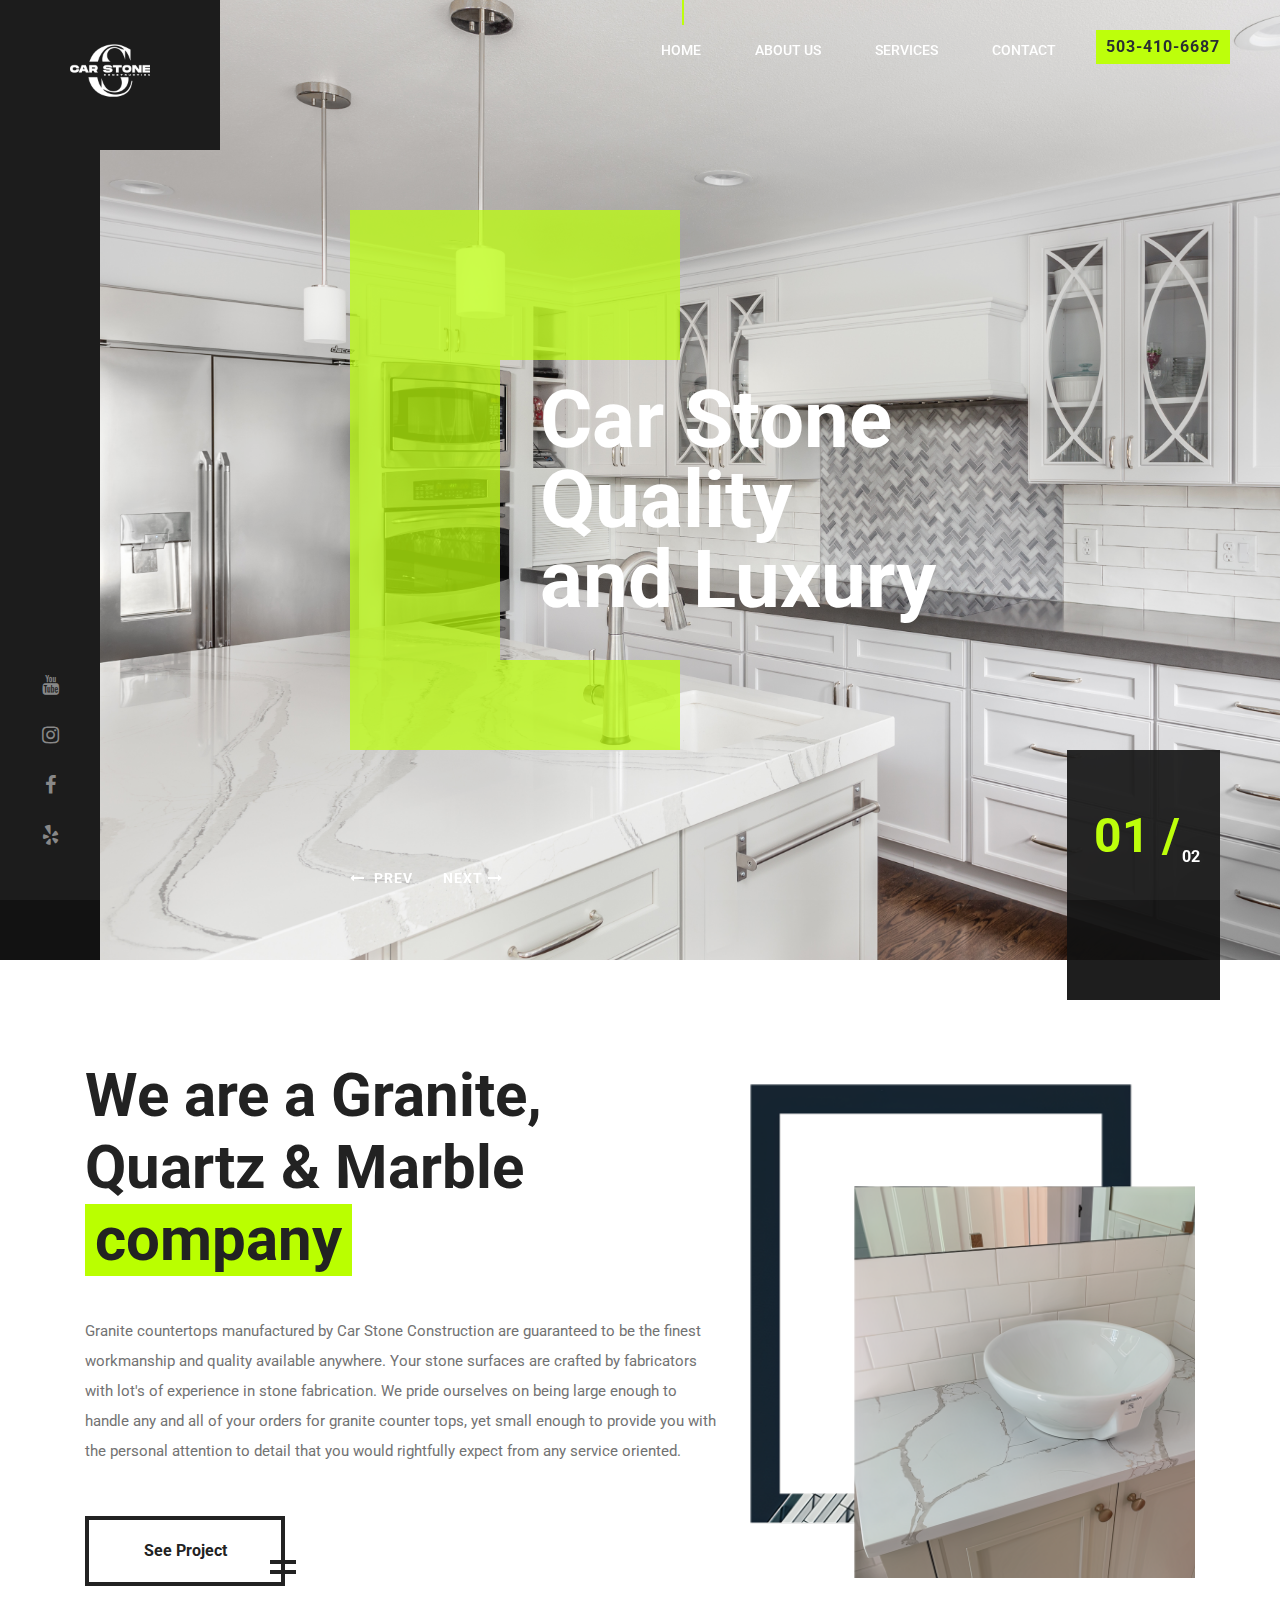
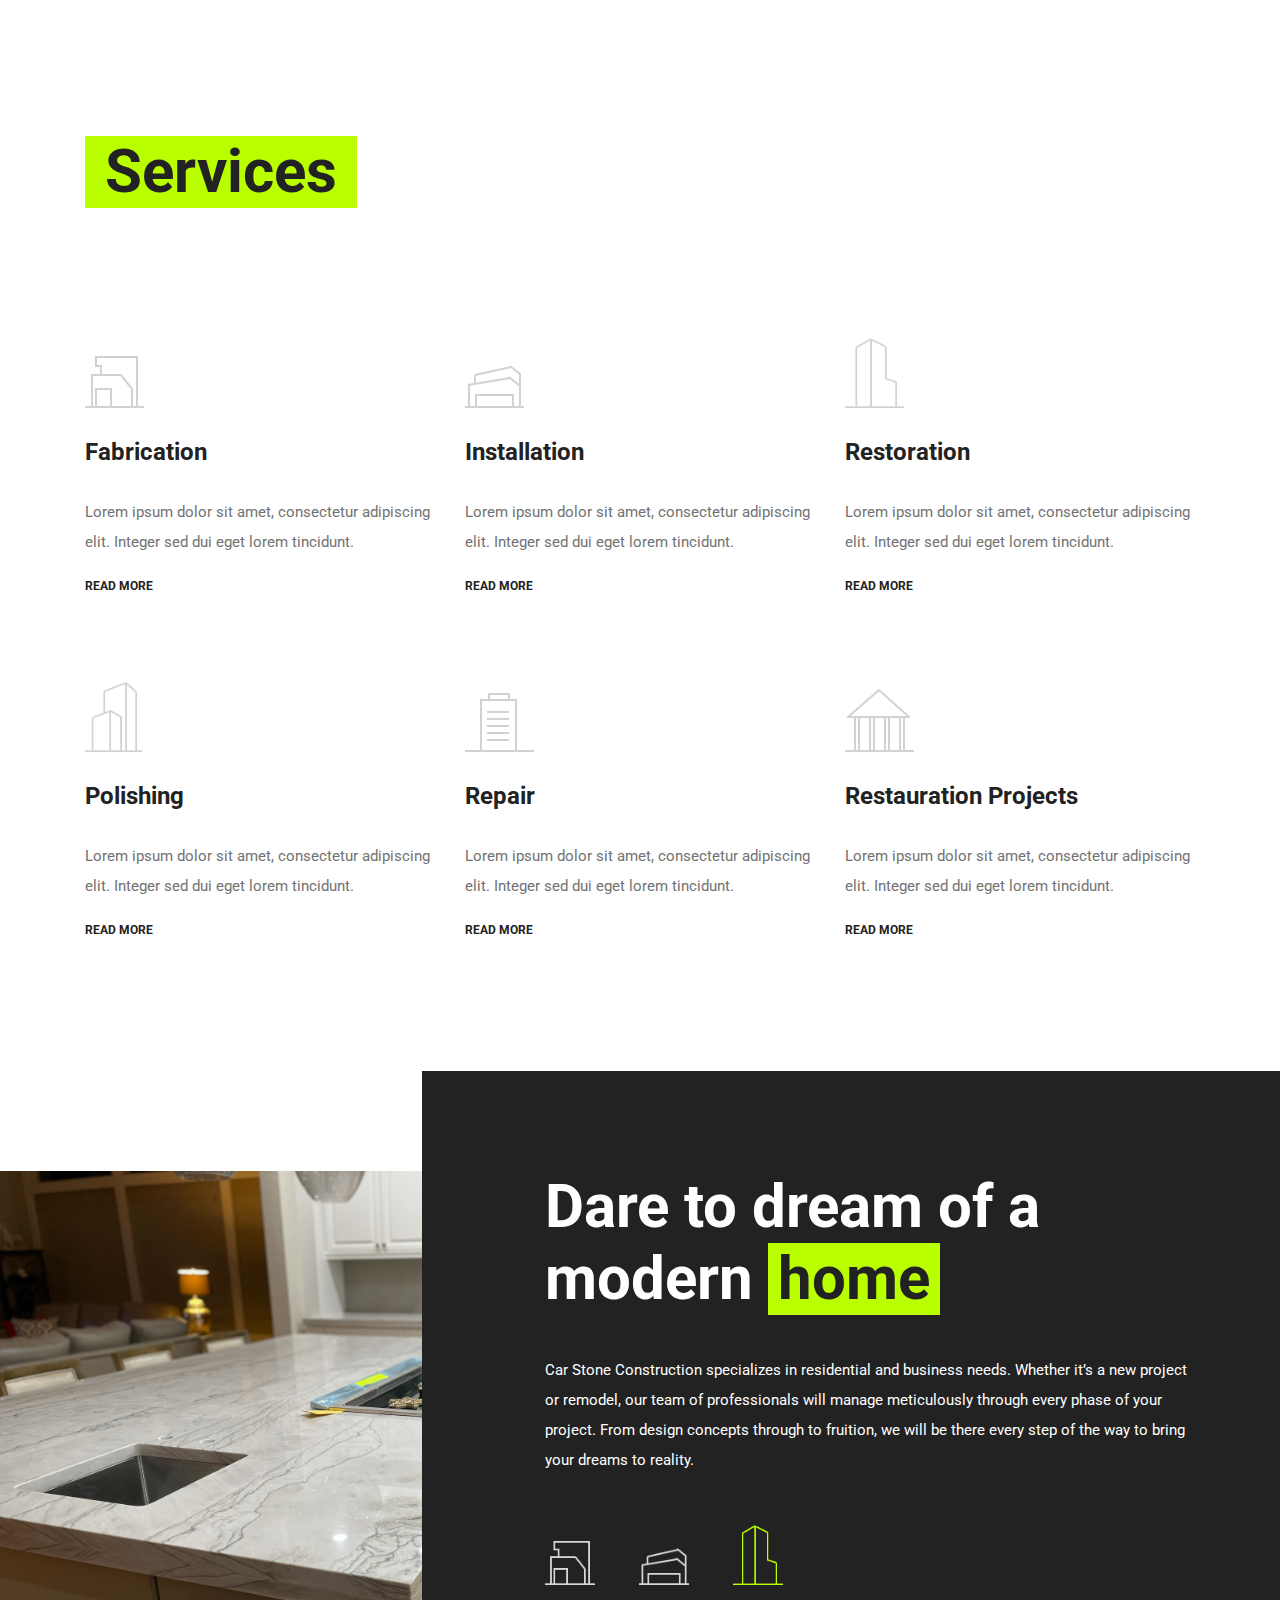
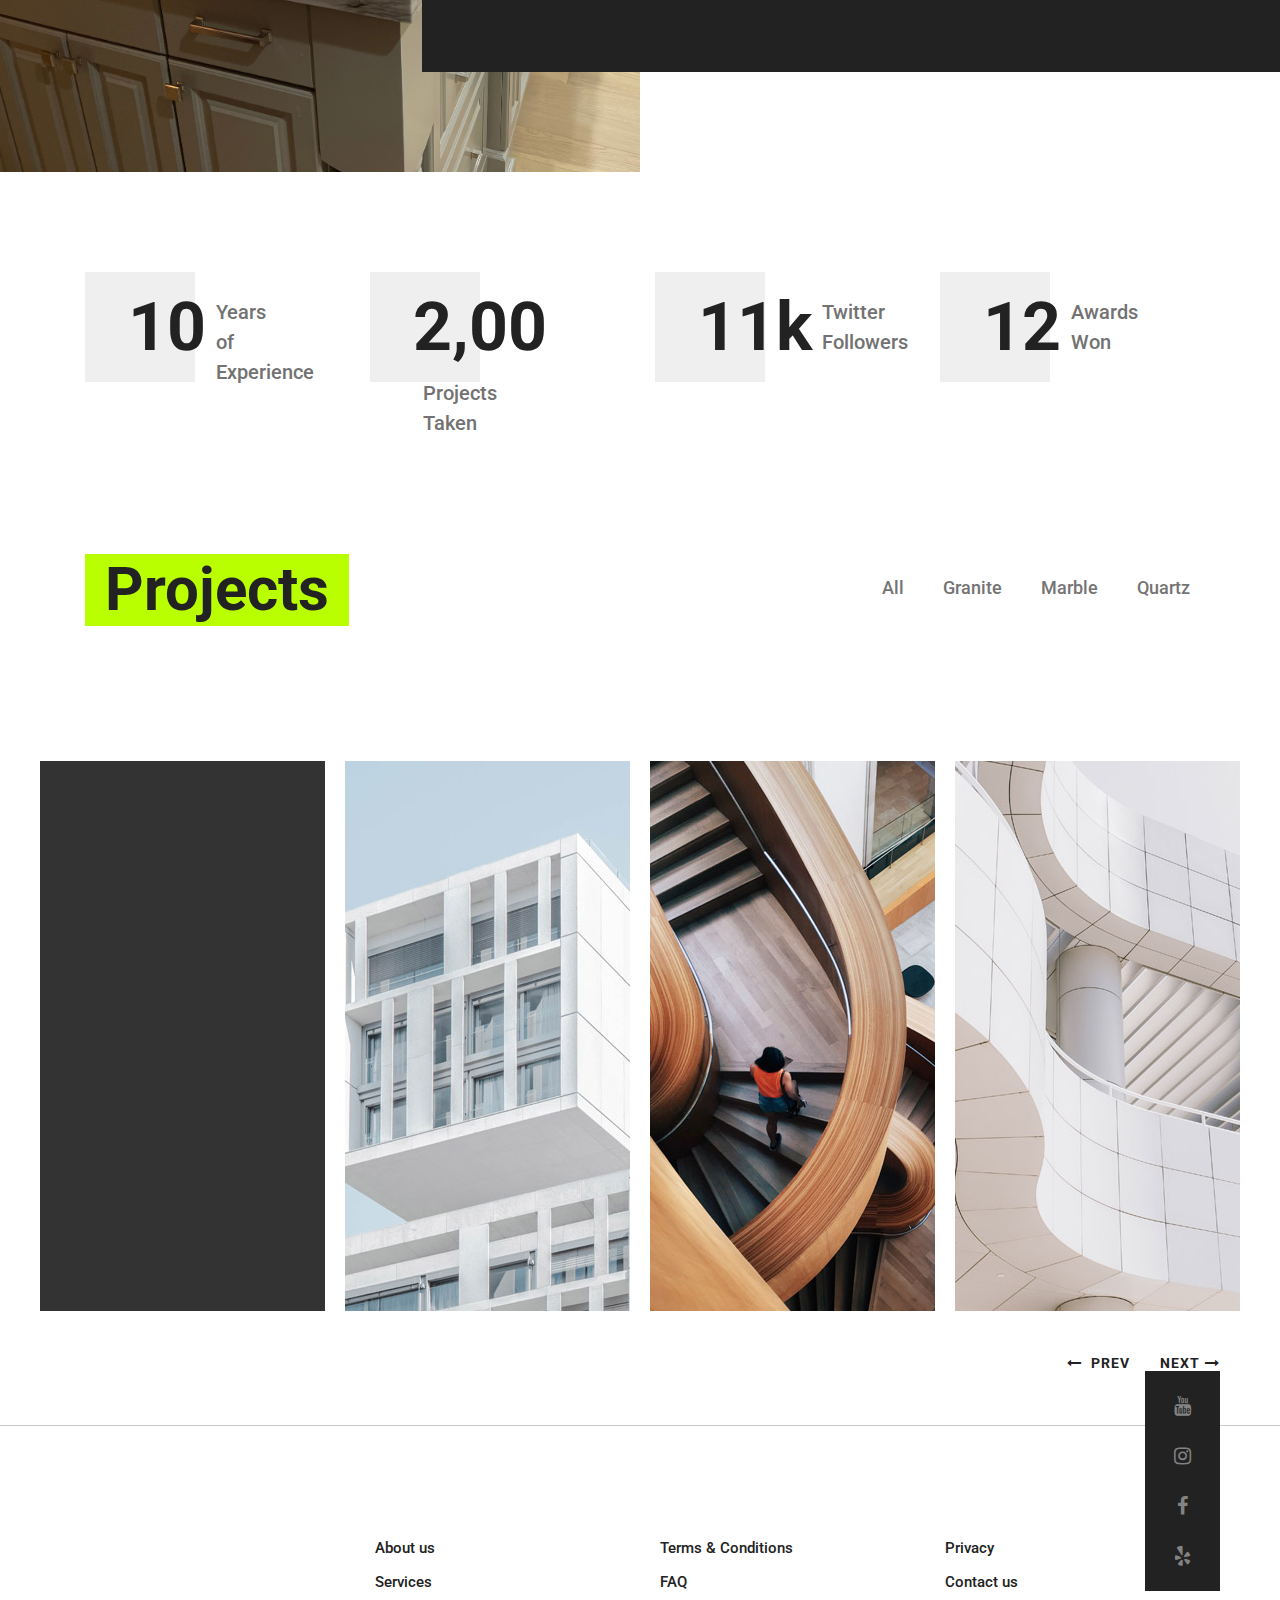
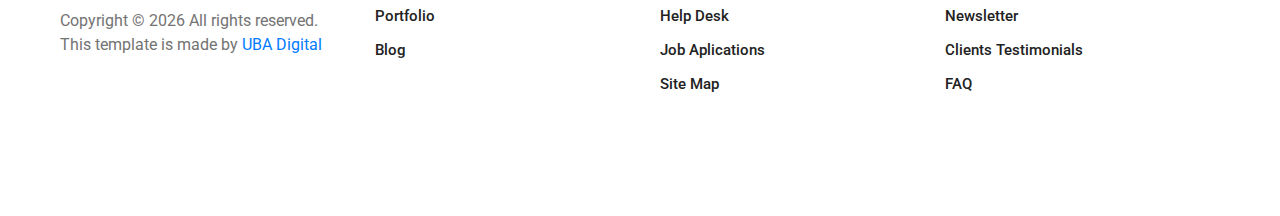
==== commit dc1848e6: "updated logo" ====
--- a/index.html
+++ b/index.html
@@ -35,7 +35,7 @@
 	<!-- Header section start -->
 	<header class="header-area">
 		<a href="index.html" class="logo-area">
-			<img src="img/logo.png" alt="Car Stone LLC">
+			<img src="img/logo.png" alt="Car Stone LLC" width="100" height="100">
 		</a>
 		<div class="nav-switch">
 			<i class="fa fa-bars"></i>
@@ -59,11 +59,10 @@
 		<div class="left-bar">
 			<div class="left-bar-content">
 				<div class="social-links">
-					<a href="#"><i class="fa fa-pinterest"></i></a>
-					<a href="#"><i class="fa fa-linkedin"></i></a>
+					<a href="#"><i class="fa fa-youtube"></i></a>
 					<a href="#"><i class="fa fa-instagram"></i></a>
 					<a href="#"><i class="fa fa-facebook"></i></a>
-					<a href="#"><i class="fa fa-twitter"></i></a>
+					<a href="#"><i class="fa fa-yelp"></i></a>
 				</div>
 			</div>
 		</div>
@@ -73,7 +72,6 @@
 				<div class="slide-inner">
 					<div class="slide-content">
 					<h2>Car Stone <br>Quality <br> and Luxury</h2>
-					<a href="#" class="site-btn sb-light">See Project</a>
 					</div>
 				</div>
 			</div>	
@@ -87,7 +85,6 @@
 			</div>	
 		</div>
 		<div class="slide-num-holder" id="snh-1"></div>
-		<div class="hero-right-text">architecture</div>
 	</section>
 	<!-- Hero section end -->
 
@@ -355,11 +352,10 @@
 	<footer class="footer-section">
 		<div class="footer-social">
 			<div class="social-links">
-				<a href="#"><i class="fa fa-pinterest"></i></a>
-				<a href="#"><i class="fa fa-linkedin"></i></a>
+				<a href="#"><i class="fa fa-youtube"></i></a>
 				<a href="#"><i class="fa fa-instagram"></i></a>
 				<a href="#"><i class="fa fa-facebook"></i></a>
-				<a href="#"><i class="fa fa-twitter"></i></a>
+				<a href="#"><i class="fa fa-yelp"></i></a>
 			</div>
 		</div>
 		<div class="container">
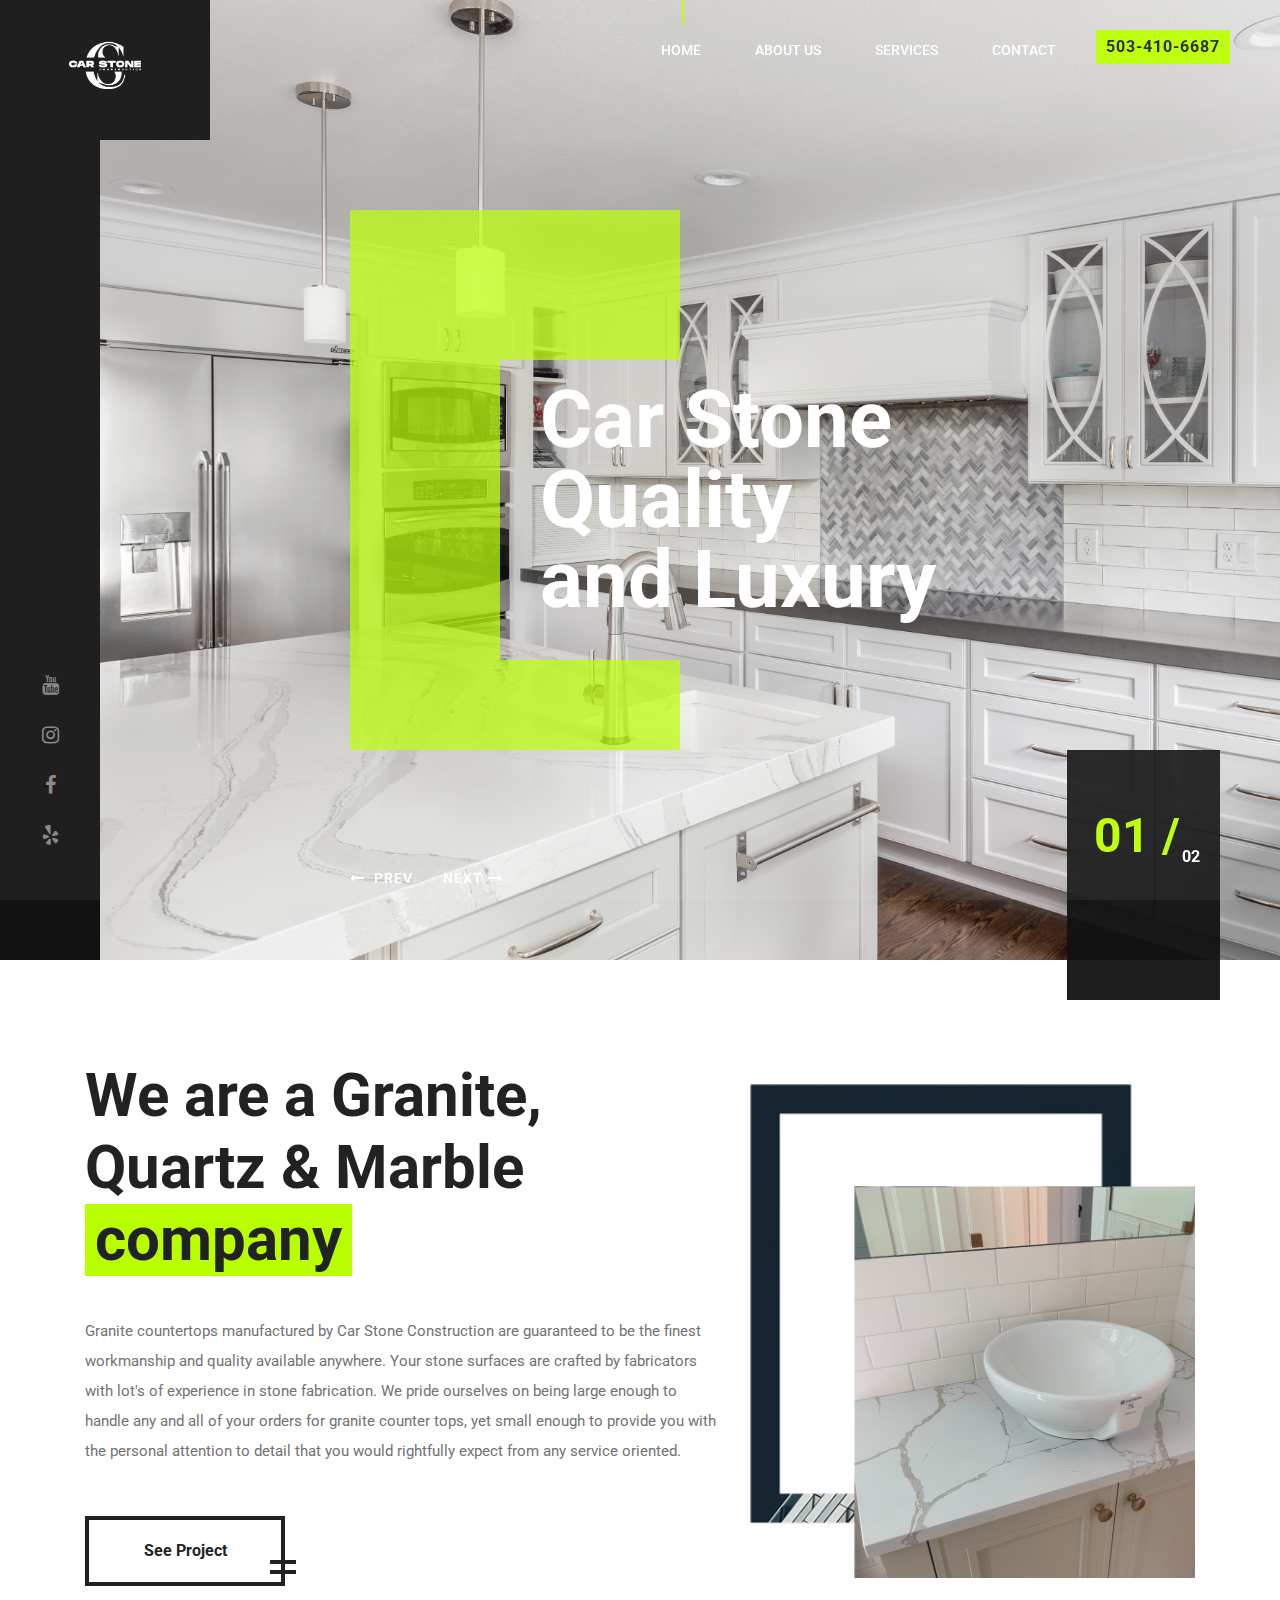
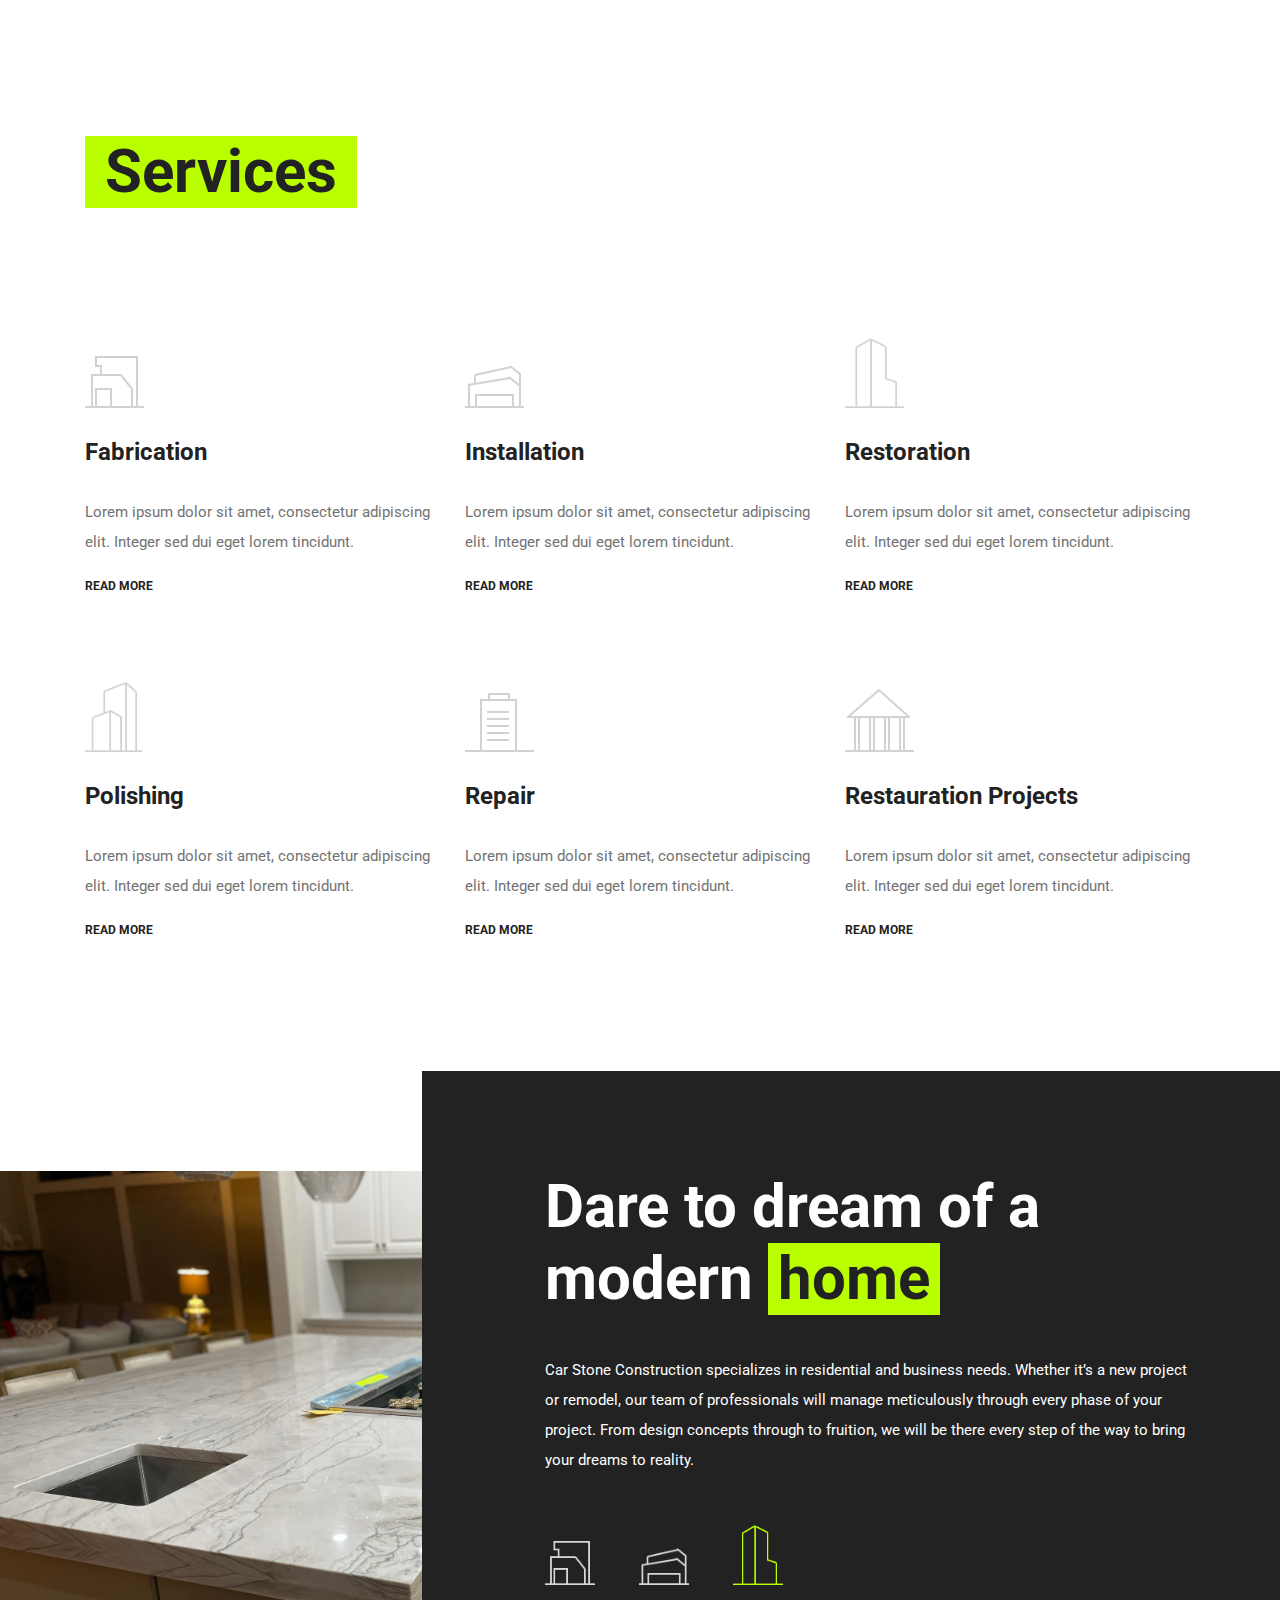
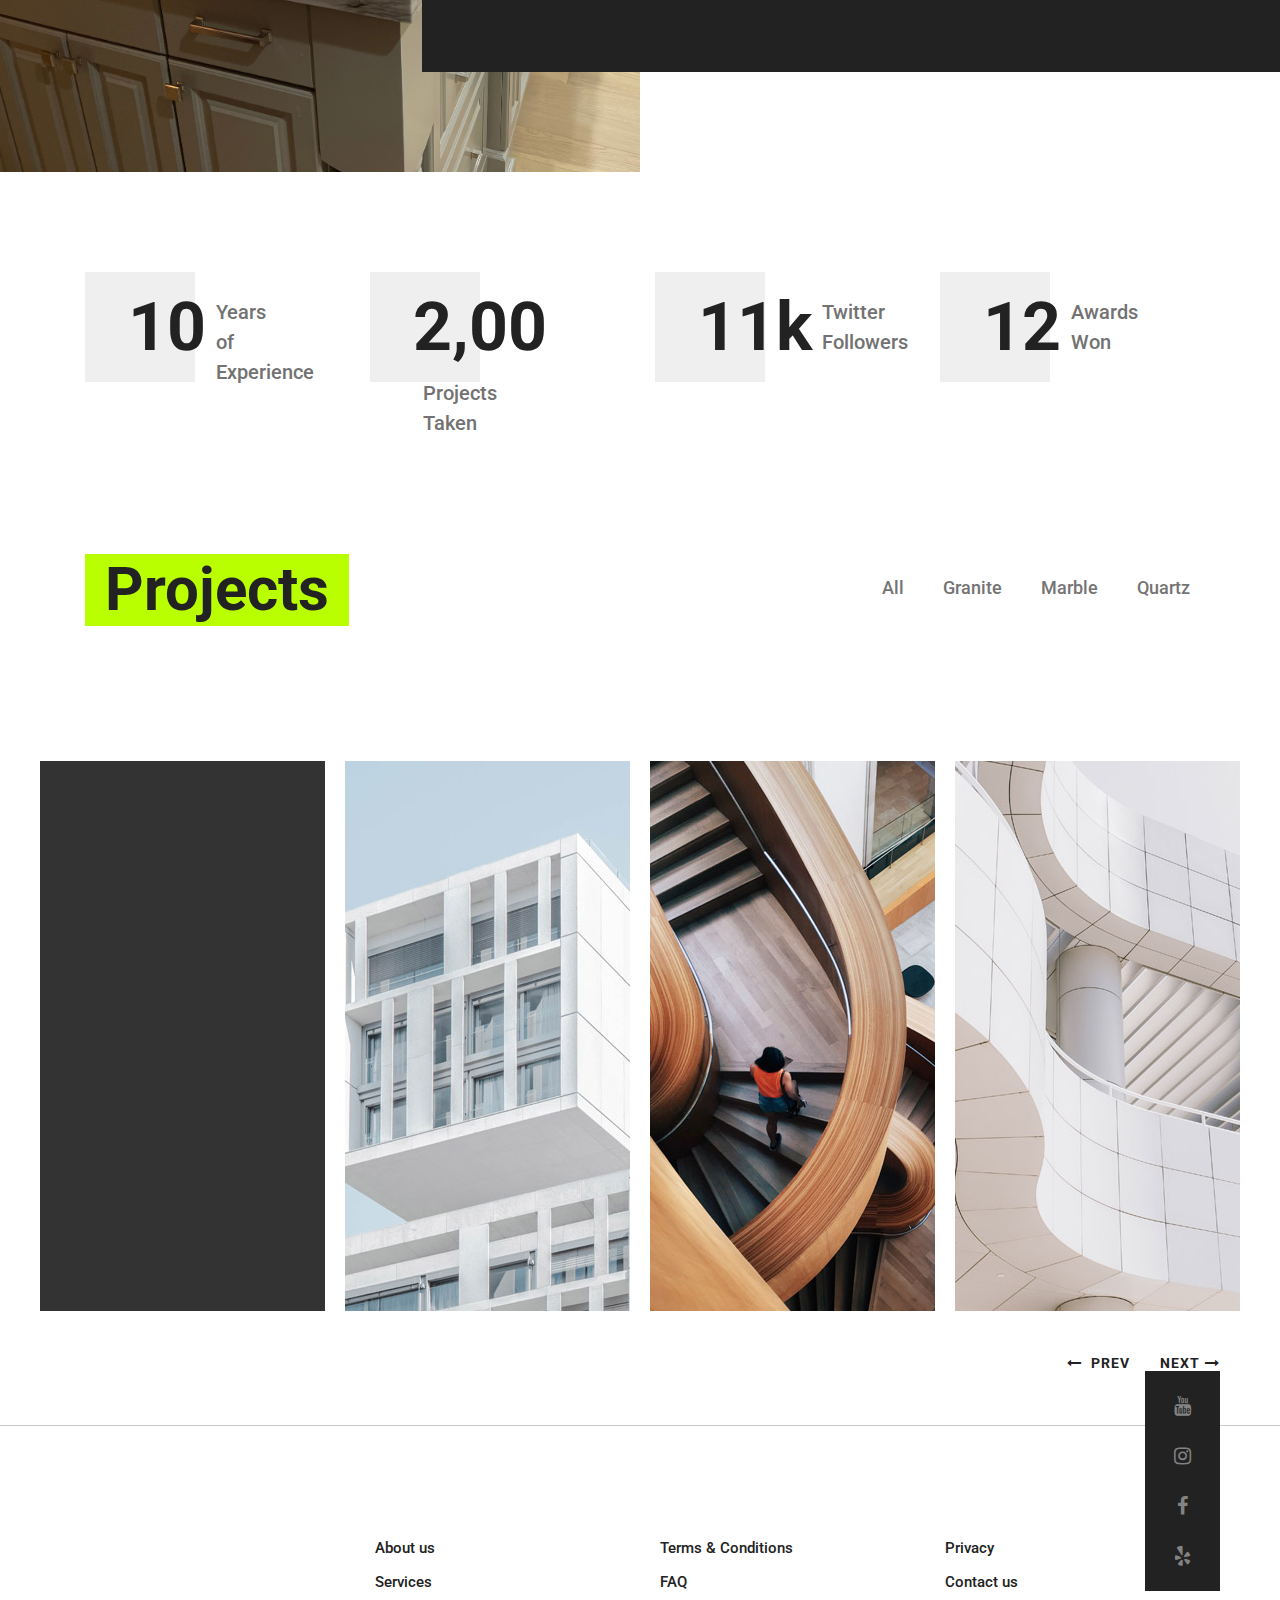
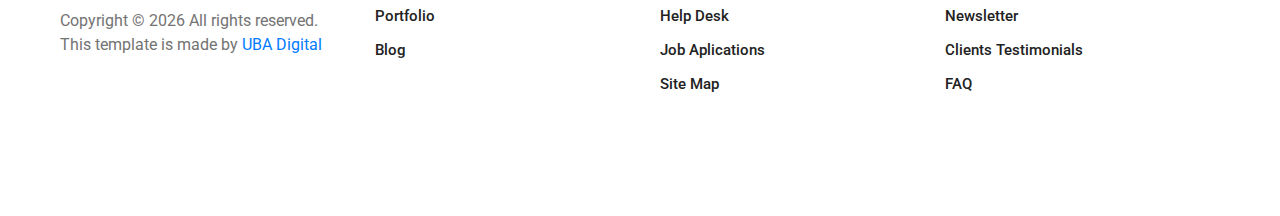
==== commit fcdb3f42: "fix to logo mobile" ====
--- a/index.html
+++ b/index.html
@@ -35,7 +35,7 @@
 	<!-- Header section start -->
 	<header class="header-area">
 		<a href="index.html" class="logo-area">
-			<img src="img/logo.png" alt="Car Stone LLC" width="100" height="100">
+			<img class="fotologo" src="img/logo.png" alt="Car Stone LLC" width="90" height="90">
 		</a>
 		<div class="nav-switch">
 			<i class="fa fa-bars"></i>
--- a/css/style.css
+++ b/css/style.css
@@ -2067,10 +2067,16 @@
 @media only screen and (max-width: 479px) {
 	.logo-area {
 		padding: 20px 30px 30px;
+		height: 100px;
 	}
 	.header-area {
 		background: #121212;
 		padding-right: 66px;
+		height: 100px;
+	}
+
+	.fotologo {
+		padding-bottom: 10px;
 	}
 	.nav-menu {
 		width: 100%;
